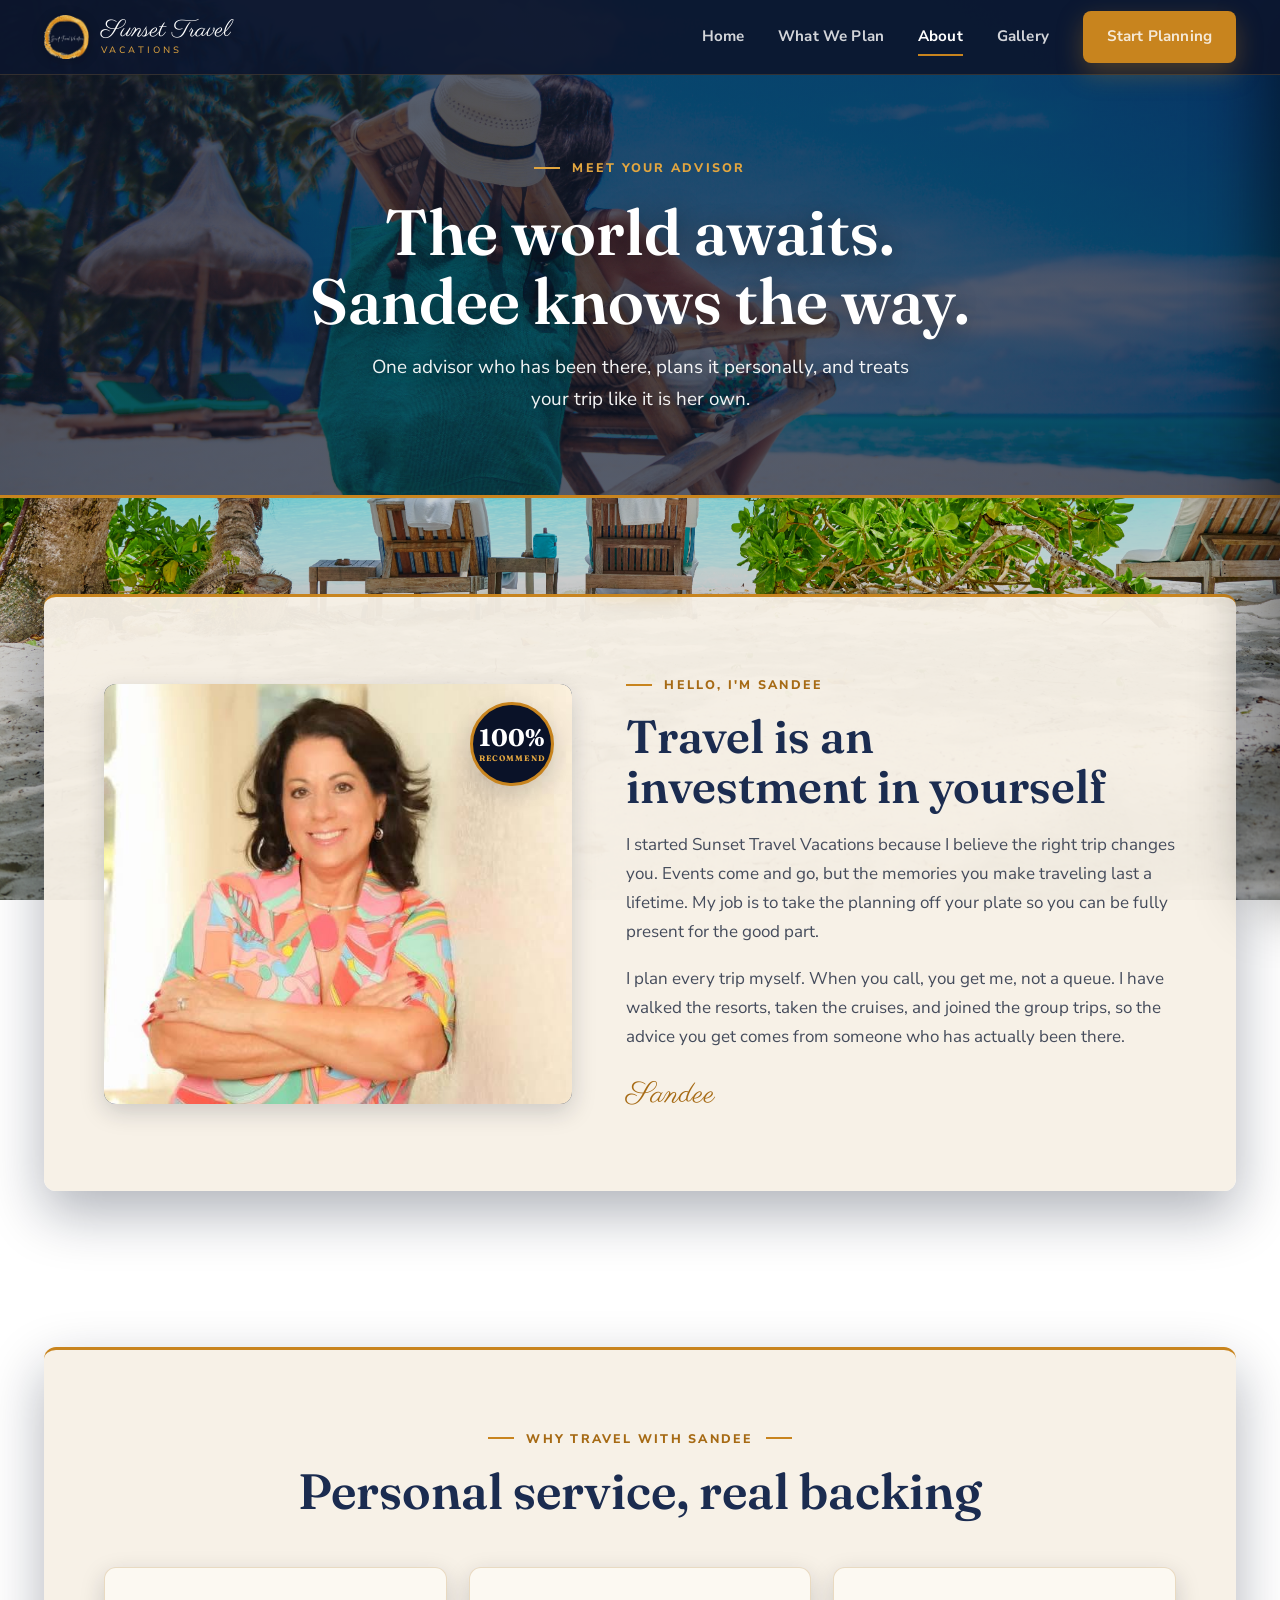
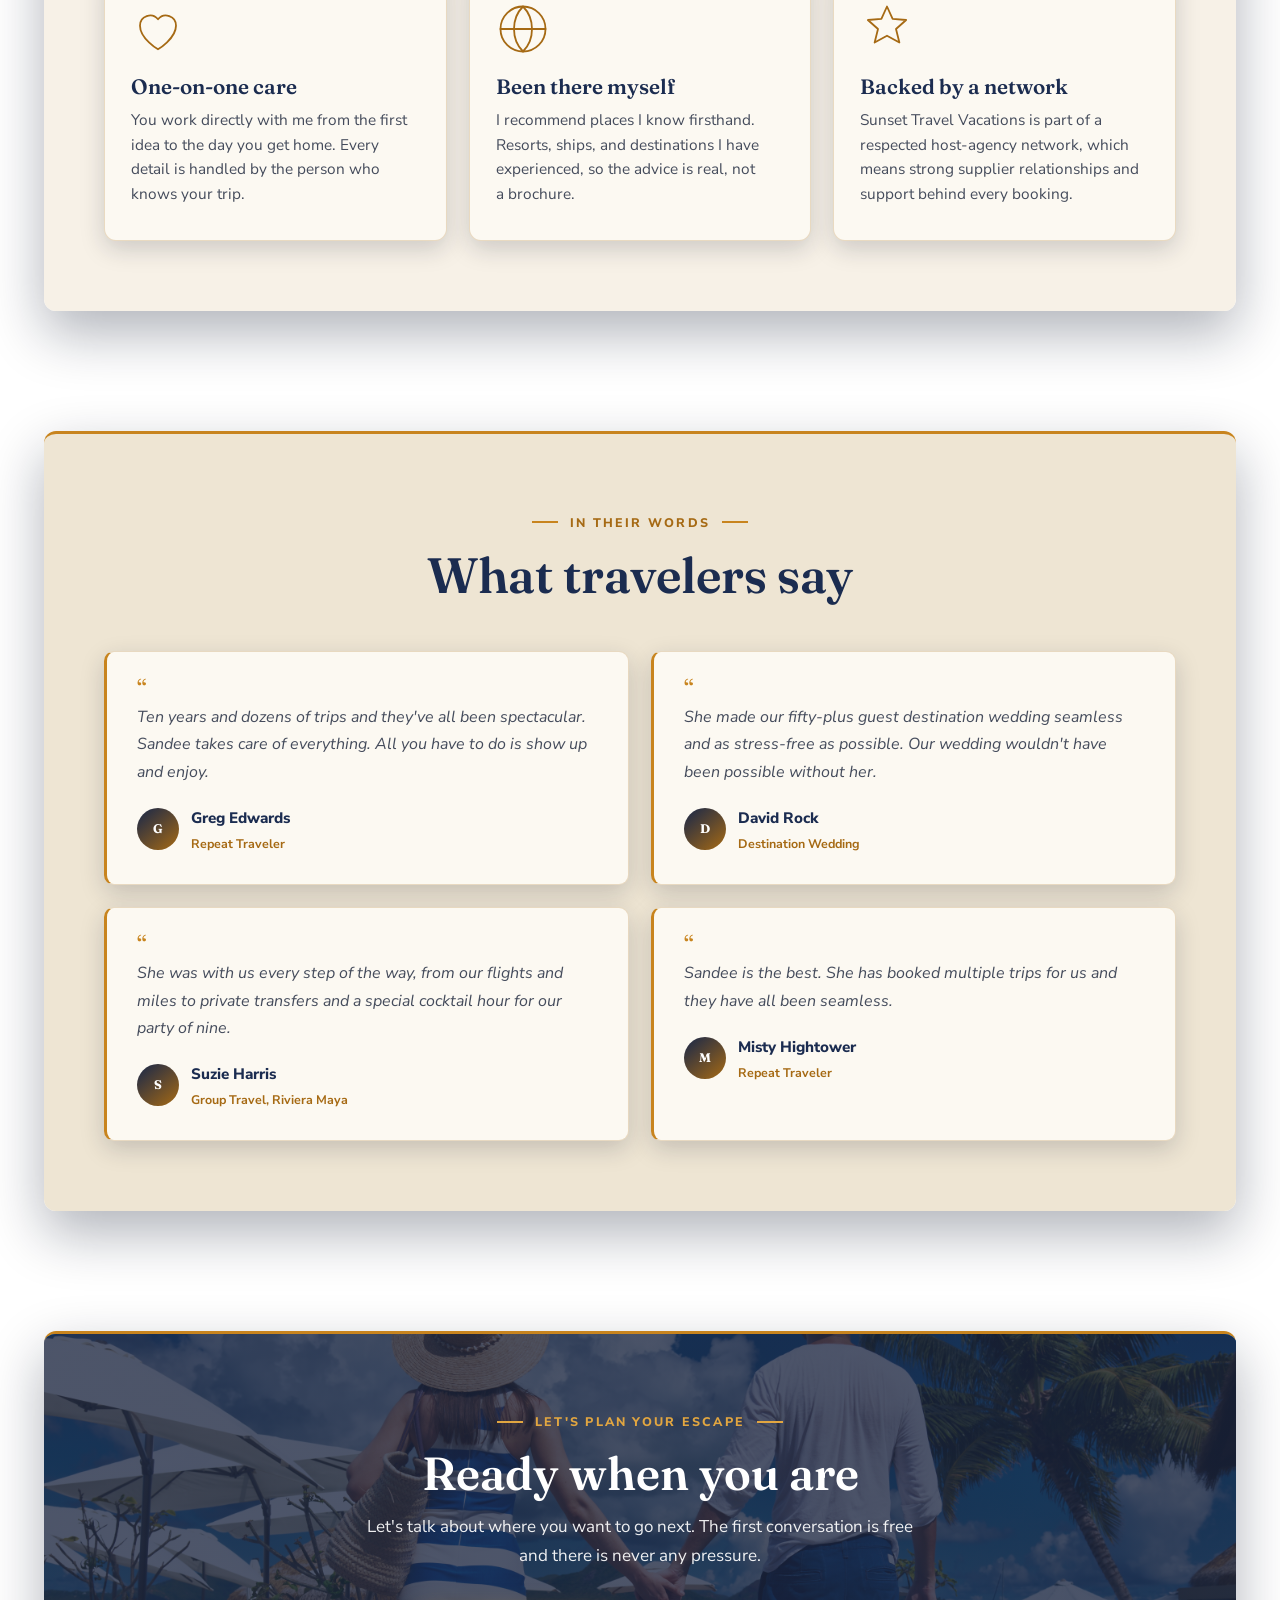
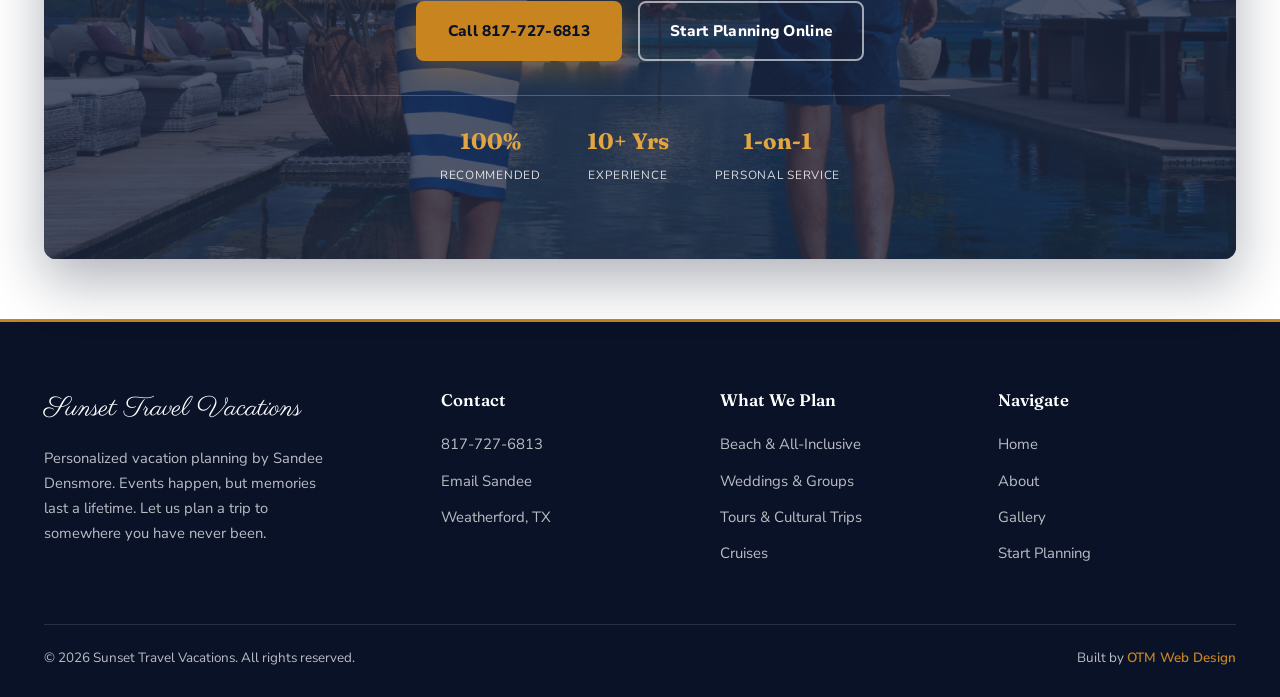
==== about.html @ e92661ad "1st push" ====
<!DOCTYPE html>
<html lang="en">
<head>
<meta charset="UTF-8">
<meta name="viewport" content="width=device-width, initial-scale=1.0">
<title>About Sandee | Sunset Travel Vacations</title>
<meta name="description" content="Meet Sandee Densmore of Sunset Travel Vacations, a travel advisor who plans every trip personally, backed by a national host-agency network.">
<link rel="preconnect" href="https://fonts.googleapis.com">
<link rel="preconnect" href="https://fonts.gstatic.com" crossorigin>
<link href="https://fonts.googleapis.com/css2?family=Fraunces:opsz,wght@9..144,400;9..144,500;9..144,600;9..144,700&family=Nunito+Sans:wght@400;600;700;800&family=Parisienne&display=swap" rel="stylesheet">
<link rel="stylesheet" href="styles.css">
</head>
<body data-page="about">

<nav class="nav">
  <div class="nav-inner">
    <a href="index.html" class="brand">
      <img src="assets/logo.png" alt="Sunset Travel Vacations" class="brand-logo">
      <span class="brand-text"><span class="brand-mark">Sunset Travel</span><span class="brand-sub">Vacations</span></span>
    </a>
    <div class="nav-links">
      <a href="index.html" data-nav="home">Home</a>
      <a href="services.html" data-nav="services">What We Plan</a>
      <a href="about.html" data-nav="about">About</a>
      <a href="index.html#gallery">Gallery</a>
      <a href="book.html" class="btn btn-gold nav-cta">Start Planning</a>
    </div>
    <button class="hamburger" aria-label="Open menu" aria-expanded="false"><span></span><span></span><span></span></button>
  </div>
</nav>
<div class="nav-backdrop"></div>
<aside class="mobile-panel" aria-hidden="true">
  <a href="index.html">Home</a>
  <a href="services.html">What We Plan</a>
  <a href="about.html">About</a>
  <a href="index.html#gallery">Gallery</a>
  <a href="book.html" class="btn btn-gold">Start Planning</a>
</aside>

<header class="hero hero--page hero--about">
  <div class="container hero-content">
    <span class="eyebrow hero-eyebrow" style="justify-content:center;">Meet Your Advisor</span>
    <h1>The world awaits. Sandee knows the way.</h1>
    <p class="lede">One advisor who has been there, plans it personally, and treats your trip like it is her own.</p>
  </div>
</header>

<!-- STORY -->
<section class="section">
  <div class="container">
    <div class="frame has-tab intro-grid">
      <div class="intro-photo">
        <img src="assets/sandee-main.jpg" alt="Sandee Densmore, owner of Sunset Travel Vacations">
        <div class="intro-badge"><b>100%</b><span>Recommend</span></div>
      </div>
      <div class="intro-copy">
        <span class="eyebrow">Hello, I'm Sandee</span>
        <h2>Travel is an investment in yourself</h2>
        <p>I started Sunset Travel Vacations because I believe the right trip changes you. Events come and go, but the memories you make traveling last a lifetime. My job is to take the planning off your plate so you can be fully present for the good part.</p>
        <p>I plan every trip myself. When you call, you get me, not a queue. I have walked the resorts, taken the cruises, and joined the group trips, so the advice you get comes from someone who has actually been there.</p>
        <div class="sig">Sandee</div>
      </div>
    </div>
  </div>
</section>

<!-- WHY WORK WITH ME -->
<section class="section tight">
  <div class="container">
    <div class="frame">
      <div class="section-head">
        <span class="eyebrow center">Why Travel With Sandee</span>
        <h2>Personal service, real backing</h2>
      </div>
      <div class="card-grid cols-3">
        <div class="icard">
          <div class="icn"><svg viewBox="0 0 48 48"><path d="M24 42s-16-9.5-16-21a9 9 0 0 1 16-5.7A9 9 0 0 1 40 21c0 11.5-16 21-16 21z"/></svg></div>
          <h3>One-on-one care</h3>
          <p>You work directly with me from the first idea to the day you get home. Every detail is handled by the person who knows your trip.</p>
        </div>
        <div class="icard">
          <div class="icn"><svg viewBox="0 0 48 48"><circle cx="24" cy="24" r="20"/><path d="M4 24h40M24 4c5 5 8 12 8 20s-3 15-8 20c-5-5-8-12-8-20s3-15 8-20z"/></svg></div>
          <h3>Been there myself</h3>
          <p>I recommend places I know firsthand. Resorts, ships, and destinations I have experienced, so the advice is real, not a brochure.</p>
        </div>
        <div class="icard">
          <div class="icn"><svg viewBox="0 0 48 48"><path d="M24 4l5 11 12 1-9 8 3 12-11-6-11 6 3-12-9-8 12-1z"/></svg></div>
          <h3>Backed by a network</h3>
          <p>Sunset Travel Vacations is part of a respected host-agency network, which means strong supplier relationships and support behind every booking.</p>
        </div>
      </div>
    </div>
  </div>
</section>

<!-- TESTIMONIALS -->
<section class="section tight">
  <div class="container">
    <div class="frame deep">
      <div class="section-head">
        <span class="eyebrow center">In Their Words</span>
        <h2>What travelers say</h2>
      </div>
      <div class="tcols">
        <div class="tcard"><div class="quote">&#8220;</div><p>Ten years and dozens of trips and they've all been spectacular. Sandee takes care of everything. All you have to do is show up and enjoy.</p><div class="who"><span class="av">G</span><div><b>Greg Edwards</b><span>Repeat Traveler</span></div></div></div>
        <div class="tcard"><div class="quote">&#8220;</div><p>She made our fifty-plus guest destination wedding seamless and as stress-free as possible. Our wedding wouldn't have been possible without her.</p><div class="who"><span class="av">D</span><div><b>David Rock</b><span>Destination Wedding</span></div></div></div>
        <div class="tcard"><div class="quote">&#8220;</div><p>She was with us every step of the way, from our flights and miles to private transfers and a special cocktail hour for our party of nine.</p><div class="who"><span class="av">S</span><div><b>Suzie Harris</b><span>Group Travel, Riviera Maya</span></div></div></div>
        <div class="tcard"><div class="quote">&#8220;</div><p>Sandee is the best. She has booked multiple trips for us and they have all been seamless.</p><div class="who"><span class="av">M</span><div><b>Misty Hightower</b><span>Repeat Traveler</span></div></div></div>
      </div>
    </div>
  </div>
</section>

<!-- CTA -->
<section class="section tight">
  <div class="container">
    <div class="cta-frame">
      <span class="eyebrow center">Let's Plan Your Escape</span>
      <h2>Ready when you are</h2>
      <p>Let's talk about where you want to go next. The first conversation is free and there is never any pressure.</p>
      <div class="cta-buttons">
        <a href="tel:8177276813" class="btn btn-gold">Call 817-727-6813</a>
        <a href="book.html" class="btn btn-outline">Start Planning Online</a>
      </div>
      <div class="cta-trust">
        <div><b>100%</b><span>Recommended</span></div>
        <div><b>10+ Yrs</b><span>Experience</span></div>
        <div><b>1-on-1</b><span>Personal Service</span></div>
      </div>
    </div>
  </div>
</section>

<footer class="footer">
  <div class="container">
    <div class="footer-grid">
      <div class="f-brand">
        <span class="brand-mark">Sunset Travel Vacations</span>
        <p>Personalized vacation planning by Sandee Densmore. Events happen, but memories last a lifetime. Let us plan a trip to somewhere you have never been.</p>
      </div>
      <div><h4>Contact</h4><ul><li><a href="tel:8177276813">817-727-6813</a></li><li><a href="mailto:sandee@sunsettravelvacations.com">Email Sandee</a></li><li>Weatherford, TX</li></ul></div>
      <div><h4>What We Plan</h4><ul><li><a href="services.html">Beach &amp; All-Inclusive</a></li><li><a href="services.html">Weddings &amp; Groups</a></li><li><a href="services.html">Tours &amp; Cultural Trips</a></li><li><a href="services.html">Cruises</a></li></ul></div>
      <div><h4>Navigate</h4><ul><li><a href="index.html">Home</a></li><li><a href="about.html">About</a></li><li><a href="index.html#gallery">Gallery</a></li><li><a href="book.html">Start Planning</a></li></ul></div>
    </div>
    <div class="footer-bottom">
      <span>&copy; 2026 Sunset Travel Vacations. All rights reserved.</span>
      <span class="footer-bottom-links">Built by <a href="https://otm-designs.com">OTM Web Design</a></span>
    </div>
  </div>
</footer>

<a href="tel:8177276813" class="call-bar">Tap to Call Sandee &#183; 817-727-6813</a>
<script src="script.js"></script>
</body>
</html>
---- styles.css ----
/* ============================================================
   SUNSET TRAVEL VACATIONS - OTM Web Design
   Shared stylesheet (all pages)
   Palette: navy locked background, cream warm frames, gold trim
   ============================================================ */

:root{
  --navy:#16264A;
  --navy-deep:#0F1B38;
  --navy-deepest:#0A1228;
  --gold:#C8841E;
  --gold-light:#E2A640;
  --gold-deep:#A66A14;
  --cream:#F7F1E6;
  --cream-frame:rgba(247,241,230,0.95);
  --cream-deep:rgba(238,228,210,0.96);
  --ivory:#FCF9F2;
  --ink:#1B2C50;
  --body-text:#454C5C;
  --hairline:rgba(166,106,20,0.22);
  --white:#FFFFFF;
  --shadow-soft:0 8px 24px rgba(10,18,40,0.18);
  --shadow-lift:0 22px 55px rgba(10,18,40,0.32);
  --container:1240px;
}

*{margin:0;padding:0;box-sizing:border-box;}
html{scroll-behavior:smooth;}
body{
  font-family:'Nunito Sans',sans-serif;
  font-size:17px;
  line-height:1.7;
  color:var(--body-text);
  position:relative;
  min-height:100vh;
  overflow-x:hidden;
}

/* Locked body background. Real image covers the gradient when present;
   gradient shows as a graceful fallback if assets/body-bg.jpg is missing. */
body::before{
  content:"";
  position:fixed;
  inset:0;
  z-index:-1;
  background:
    url('assets/body-bg.jpg') center/cover no-repeat,
    radial-gradient(115% 75% at 78% 12%, rgba(226,166,64,0.18), transparent 52%),
    linear-gradient(162deg,#0A1228 0%,#14254A 44%,#1C3158 72%,#243A63 100%);
  filter:brightness(0.82);
}

h1,h2,h3{font-family:'Fraunces',serif;color:var(--ink);line-height:1.08;text-wrap:balance;font-weight:600;}
p{text-wrap:pretty;}
a{text-decoration:none;color:inherit;}
img{max-width:100%;display:block;}

.container{max-width:var(--container);margin:0 auto;padding:0 24px;}

.eyebrow{
  font-family:'Nunito Sans',sans-serif;
  font-size:0.78rem;font-weight:800;letter-spacing:0.18em;
  text-transform:uppercase;color:var(--gold-deep);
  display:inline-flex;align-items:center;gap:12px;
}
.eyebrow::before{content:"";width:26px;height:2px;background:var(--gold);display:inline-block;}
.eyebrow.center{justify-content:center;}
.eyebrow.center::after{content:"";width:26px;height:2px;background:var(--gold);display:inline-block;}

/* ---------- BUTTONS ---------- */
.btn{
  display:inline-flex;align-items:center;justify-content:center;gap:9px;
  font-family:'Nunito Sans',sans-serif;font-weight:800;font-size:0.96rem;letter-spacing:0.02em;
  padding:15px 30px;border-radius:8px;cursor:pointer;border:2px solid transparent;
  transition:transform .25s ease,box-shadow .25s ease,background .25s ease,color .25s ease;
}
.btn-gold{background:var(--gold);color:var(--navy-deepest);box-shadow:0 10px 26px rgba(200,132,30,0.34);}
.btn-gold:hover{background:var(--gold-light);transform:translateY(-3px);box-shadow:0 16px 34px rgba(200,132,30,0.42);}
.btn-outline{background:transparent;color:var(--white);border-color:rgba(255,255,255,0.6);}
.btn-outline:hover{border-color:var(--gold);color:var(--gold-light);transform:translateY(-3px);}
.btn-ghost-gold{background:transparent;color:var(--gold-deep);border-color:var(--gold);}
.btn-ghost-gold:hover{background:var(--gold);color:var(--navy-deepest);transform:translateY(-3px);}

/* ---------- NAV ---------- */
.nav{position:fixed;top:0;left:0;right:0;z-index:120;background:rgba(12,22,46,0.92);border-bottom:1px solid rgba(226,166,64,0.18);}
.nav-inner{max-width:var(--container);margin:0 auto;padding:0 24px;height:74px;display:flex;align-items:center;justify-content:space-between;}
.brand{display:flex;align-items:center;gap:12px;}
.brand-logo{height:44px;width:auto;filter:drop-shadow(0 2px 6px rgba(0,0,0,0.35));transition:transform .25s ease;}
.brand:hover .brand-logo{transform:scale(1.04);}
.brand-text{display:flex;flex-direction:column;line-height:1;}
.brand-mark{font-family:'Parisienne',cursive;font-size:1.5rem;color:var(--white);}
.brand-sub{font-family:'Nunito Sans',sans-serif;font-size:0.58rem;letter-spacing:0.34em;text-transform:uppercase;color:var(--gold-light);margin-top:3px;}
.nav-links{display:flex;align-items:center;gap:34px;}
.nav-links a{font-weight:700;font-size:0.95rem;color:rgba(255,255,255,0.82);letter-spacing:0.01em;transition:color .2s ease;position:relative;}
.nav-links a:not(.nav-cta)::after{content:"";position:absolute;left:0;bottom:-6px;width:0;height:2px;background:var(--gold);transition:width .25s ease;}
.nav-links a:not(.nav-cta):hover,.nav-links a.is-active{color:var(--white);}
.nav-links a:not(.nav-cta):hover::after,.nav-links a.is-active::after{width:100%;}
.nav-cta{padding:11px 22px;font-size:0.9rem;}

.hamburger{display:none;width:48px;height:48px;position:relative;background:transparent;border:none;cursor:pointer;margin-left:auto;}
.hamburger span{position:absolute;left:11px;width:26px;height:2.5px;background:var(--gold);border-radius:2px;transition:transform .3s cubic-bezier(.5,0,.2,1),opacity .3s cubic-bezier(.5,0,.2,1);}
.hamburger span:nth-child(1){top:16px;}
.hamburger span:nth-child(2){top:22.75px;}
.hamburger span:nth-child(3){top:29.5px;}
body.nav-open .hamburger span:nth-child(1){transform:translateY(6.75px) rotate(45deg);}
body.nav-open .hamburger span:nth-child(2){opacity:0;}
body.nav-open .hamburger span:nth-child(3){transform:translateY(-6.75px) rotate(-45deg);}

.nav-backdrop{position:fixed;inset:0;z-index:100;background:rgba(8,14,30,0.55);backdrop-filter:blur(2px);opacity:0;pointer-events:none;transition:opacity .35s ease;}
body.nav-open .nav-backdrop{opacity:1;pointer-events:auto;}
.mobile-panel{
  position:fixed;top:0;right:0;bottom:0;z-index:110;width:min(78vw,360px);
  background:linear-gradient(165deg,var(--navy-deepest) 0%,var(--navy-deep) 60%,var(--navy) 100%);
  border-left:3px solid var(--gold);box-shadow:-20px 0 60px rgba(0,0,0,0.45);
  padding:96px 32px 50px;transform:translateX(100%);transition:transform .4s cubic-bezier(.5,0,.2,1);
  display:flex;flex-direction:column;
}
body.nav-open .mobile-panel{transform:translateX(0);}
.mobile-panel a{font-family:'Fraunces',serif;font-size:1.5rem;font-weight:500;color:rgba(255,255,255,0.9);letter-spacing:0.02em;padding:18px 0;border-bottom:1px solid rgba(226,166,64,0.18);transition:color .25s ease,padding-left .25s ease;}
.mobile-panel a:hover{color:var(--gold-light);padding-left:10px;}
.mobile-panel .btn{margin-top:28px;width:100%;border-bottom:none;}

/* ---------- HERO (landing) ---------- */
.hero{
  position:relative;min-height:90vh;display:flex;align-items:center;padding:120px 0 90px;overflow:hidden;
  background:
    linear-gradient(180deg,rgba(11,20,42,0.72) 0%,rgba(11,20,42,0.32) 42%,rgba(11,20,42,0.66) 100%),
    url('assets/hero-main.jpg') center/cover no-repeat,
    linear-gradient(178deg,#33547f,#5d7ba2 22%,#c98f55 48%,#2d6e89 62%,#dcc7a2 100%);
}
.hero-content{position:relative;z-index:1;max-width:660px;}
.hero .hero-eyebrow{color:var(--gold-light);margin-bottom:18px;}
.hero .hero-eyebrow::before{background:var(--gold-light);}
.hero-script{font-family:'Parisienne',cursive;font-size:clamp(1.7rem,3.2vw,2.4rem);color:#FFE9C2;line-height:1;margin-bottom:6px;text-shadow:0 2px 18px rgba(0,0,0,0.4);}
.hero h1{font-size:clamp(2.9rem,6.4vw,4.7rem);color:var(--white);font-weight:600;margin-bottom:22px;text-shadow:0 4px 30px rgba(0,0,0,0.45);}
.hero h1 em{font-style:italic;color:#FFE3AE;}
.hero p.lede{font-size:1.18rem;color:rgba(255,255,255,0.94);max-width:540px;margin-bottom:36px;text-shadow:0 2px 14px rgba(0,0,0,0.4);}
.hero-cta{display:flex;gap:16px;flex-wrap:wrap;}

/* ---------- HERO (inner pages) ---------- */
.hero--page{
  position:relative;min-height:48vh;display:flex;align-items:center;text-align:center;
  padding:150px 0 80px;overflow:hidden;border-bottom:3px solid var(--gold);
}
.hero--page .hero-content{max-width:760px;margin:0 auto;}
.hero--page h1{font-size:clamp(2.6rem,5.4vw,4rem);color:var(--white);margin-bottom:16px;text-shadow:0 4px 26px rgba(0,0,0,0.45);}
.hero--page p.lede{margin:0 auto;}
.hero--services{background:linear-gradient(180deg,rgba(11,20,42,0.66),rgba(11,20,42,0.66)),url('assets/services-hero.jpg') center/cover no-repeat,#14254A;}
.hero--about{background:linear-gradient(180deg,rgba(11,20,42,0.66),rgba(11,20,42,0.66)),url('assets/about-hero.jpg') center/cover no-repeat,#14254A;}
.hero--book{background:linear-gradient(180deg,rgba(11,20,42,0.66),rgba(11,20,42,0.66)),url('assets/book-hero.jpg') center/cover no-repeat,#14254A;}

/* ---------- MARQUEE ---------- */
.marquee{position:relative;overflow:hidden;background:var(--navy-deepest);border-top:2px solid var(--gold);border-bottom:2px solid var(--gold);padding:18px 0;}
.marquee-track{display:flex;width:max-content;animation:scroll 40s linear infinite;}
.marquee:hover .marquee-track{animation-play-state:paused;}
.marquee-item{display:inline-flex;align-items:center;color:rgba(255,255,255,0.92);font-family:'Fraunces',serif;font-size:1.05rem;font-weight:500;letter-spacing:0.04em;padding:0 30px;white-space:nowrap;}
.marquee-item::after{content:"";width:7px;height:7px;border-radius:50%;background:var(--gold);margin-left:60px;}
@keyframes scroll{from{transform:translateX(0);}to{transform:translateX(-50%);}}

/* ---------- SECTION + FRAME ---------- */
.section{padding:96px 0;}
.section.tight{padding:60px 0;}
.frame{position:relative;background:var(--cream-frame);border-radius:12px;border-top:3px solid var(--gold);box-shadow:var(--shadow-lift);padding:70px 60px;}
.frame.deep{background:var(--cream-deep);}
/* Center accent tab for first content frame on inner pages */
.frame.has-tab{position:relative;}
.frame.has-tab::after{content:"";position:absolute;top:-3px;left:50%;transform:translateX(-50%);width:90px;height:3px;background:var(--gold);border-radius:0 0 3px 3px;box-shadow:0 0 12px rgba(226,166,64,0.6);}

.section-head{text-align:center;max-width:700px;margin:0 auto 48px;}
.section-head h2{font-size:clamp(2.1rem,4vw,3.1rem);margin:16px 0 14px;}
.section-head p{color:var(--body-text);}

/* ---------- INTRO GRID ---------- */
.intro-grid{display:grid;grid-template-columns:0.92fr 1.08fr;gap:54px;align-items:center;}
.intro-photo{position:relative;border-radius:12px;overflow:hidden;box-shadow:var(--shadow-soft);background:#1d3358;min-height:420px;}
.intro-photo img{width:100%;height:100%;object-fit:cover;position:absolute;inset:0;}
.intro-badge{position:absolute;top:18px;right:18px;width:84px;height:84px;border-radius:50%;background:var(--navy-deepest);border:3px solid var(--gold);color:var(--gold-light);display:flex;flex-direction:column;align-items:center;justify-content:center;text-align:center;font-family:'Fraunces',serif;font-weight:700;line-height:1;box-shadow:var(--shadow-soft);z-index:2;}
.intro-badge b{font-size:1.5rem;color:var(--white);}
.intro-badge span{font-size:0.5rem;letter-spacing:0.14em;text-transform:uppercase;margin-top:4px;}
.intro-copy h2{font-size:clamp(2rem,3.6vw,2.9rem);margin:16px 0 20px;}
.intro-copy p{margin-bottom:18px;}
.intro-copy .btn{margin-top:10px;}
.sig{font-family:'Parisienne',cursive;font-size:1.9rem;color:var(--gold-deep);margin-top:8px;}

/* ---------- CARD GRID (services / values) ---------- */
.card-grid{display:grid;grid-template-columns:repeat(4,1fr);gap:22px;}
.card-grid.cols-3{grid-template-columns:repeat(3,1fr);}
.icard{background:var(--ivory);border:1px solid var(--hairline);border-radius:12px;padding:34px 26px;box-shadow:var(--shadow-soft);transition:transform .25s ease,box-shadow .25s ease,border-color .25s ease;}
.icard:hover{transform:translateY(-5px);box-shadow:var(--shadow-lift);border-color:var(--gold);}
.icard .icn{width:54px;height:54px;margin-bottom:20px;color:var(--gold-deep);}
.icard .icn svg{width:100%;height:100%;stroke:currentColor;stroke-width:1.6;fill:none;stroke-linecap:round;stroke-linejoin:round;}
.icard h3{font-size:1.3rem;margin-bottom:10px;}
.icard p{font-size:0.96rem;line-height:1.6;}

/* ---------- FEATURE ROWS (services page) ---------- */
.feature{display:grid;grid-template-columns:1fr 1fr;gap:48px;align-items:center;}
.feature + .feature{margin-top:34px;}
.feature .f-img{position:relative;border-radius:12px;overflow:hidden;min-height:340px;background:#1d3358;box-shadow:var(--shadow-soft);}
.feature .f-img img{position:absolute;inset:0;width:100%;height:100%;object-fit:cover;}
.feature.flip .f-img{order:2;}
.feature h3{font-size:clamp(1.7rem,3vw,2.3rem);margin-bottom:14px;}
.feature p{margin-bottom:14px;}
.feature ul{list-style:none;margin-top:6px;}
.feature ul li{position:relative;padding-left:26px;margin-bottom:9px;font-size:0.98rem;}
.feature ul li::before{content:"";position:absolute;left:0;top:9px;width:11px;height:11px;border-radius:50%;border:2px solid var(--gold);}

/* ---------- STATS ---------- */
.stats-frame{display:grid;grid-template-columns:repeat(4,1fr);gap:30px;text-align:center;}
.stat{position:relative;}
.stat b{display:block;font-family:'Fraunces',serif;font-size:clamp(2.4rem,4.5vw,3.4rem);color:var(--ink);font-weight:600;line-height:1;}
.stat span{display:block;margin-top:10px;font-size:0.86rem;font-weight:700;letter-spacing:0.05em;text-transform:uppercase;color:var(--gold-deep);}
.stat:not(:last-child)::after{content:"";position:absolute;right:-15px;top:14%;height:72%;width:1px;background:var(--hairline);}

/* ---------- STEPS ---------- */
.steps-grid{display:grid;grid-template-columns:repeat(3,1fr);gap:24px;}
.step{background:var(--ivory);border:1px solid var(--hairline);border-radius:12px;padding:34px 28px;box-shadow:var(--shadow-soft);}
.step .num{font-family:'Fraunces',serif;font-size:2.4rem;color:var(--gold);font-weight:700;line-height:1;display:block;margin-bottom:14px;}
.step h3{font-size:1.25rem;margin-bottom:9px;}
.step p{font-size:0.96rem;line-height:1.6;}

/* ---------- GALLERY CAROUSEL ---------- */
.car-viewport{position:relative;overflow:hidden;padding:32px 0;}
.car-track{--slide-w:60%;--prev-x:-150%;--next-x:50%;--track-h:33.75%;position:relative;width:100%;padding-bottom:var(--track-h);}
.car-slide{position:absolute;top:0;left:50%;width:var(--slide-w);aspect-ratio:16/9;border-radius:12px;overflow:hidden;transform:translateX(150%) scale(0.82);opacity:0;pointer-events:none;z-index:1;transition:transform .65s cubic-bezier(.5,.05,.2,1),opacity .5s ease,box-shadow .65s ease;background-color:#1d3358;background-size:cover;background-position:center;background-repeat:no-repeat;color:#fff;}
.car-slide.is-far-left{transform:translateX(-250%) scale(0.82);opacity:0;pointer-events:none;z-index:1;}
.car-slide.is-prev{transform:translateX(var(--prev-x)) scale(0.82);opacity:0.7;pointer-events:auto;z-index:2;cursor:pointer;box-shadow:0 8px 20px rgba(0,0,0,0.22);}
.car-slide.is-active{transform:translateX(-50%) scale(1);opacity:1;pointer-events:auto;z-index:3;box-shadow:0 0 0 4px var(--gold),0 26px 60px rgba(0,0,0,0.48);}
.car-slide.is-next{transform:translateX(var(--next-x)) scale(0.82);opacity:0.7;pointer-events:auto;z-index:2;cursor:pointer;box-shadow:0 8px 20px rgba(0,0,0,0.22);}
.car-slide.is-far-right{transform:translateX(150%) scale(0.82);opacity:0;pointer-events:none;z-index:1;}
.car-cap{position:absolute;left:0;right:0;bottom:0;padding:42px 22px 16px;font-size:0.82rem;font-weight:700;letter-spacing:0.03em;background:linear-gradient(180deg,transparent,rgba(11,20,42,0.78));}
.car-controls{display:flex;align-items:center;justify-content:center;gap:18px;margin-top:14px;}
.car-btn{width:44px;height:44px;border-radius:50%;border:1px solid var(--hairline);background:var(--ivory);color:var(--gold-deep);font-size:1.2rem;cursor:pointer;display:flex;align-items:center;justify-content:center;transition:background .2s ease,color .2s ease,transform .2s ease;}
.car-btn:hover{background:var(--gold);color:var(--navy-deepest);transform:translateY(-2px);}
.car-dots{display:flex;gap:9px;}
.car-dot{width:9px;height:9px;border-radius:50%;background:var(--hairline);border:none;cursor:pointer;transition:transform .2s ease,background .2s ease;}
.car-dot.is-active{background:var(--gold);transform:scale(1.35);}

/* ---------- TESTIMONIALS ---------- */
.tcols{display:grid;grid-template-columns:repeat(2,1fr);gap:22px;}
.tcard{background:var(--ivory);border:1px solid var(--hairline);border-left:3px solid var(--gold);border-radius:10px;padding:30px;box-shadow:var(--shadow-soft);}
.tcard .quote{font-size:1.5rem;color:var(--gold);font-family:'Fraunces',serif;line-height:0.6;}
.tcard p{font-size:1rem;color:var(--body-text);margin:8px 0 18px;font-style:italic;}
.tcard .who{display:flex;align-items:center;gap:12px;}
.tcard .who .av{width:42px;height:42px;border-radius:50%;background:linear-gradient(140deg,var(--navy),var(--gold-deep));color:#fff;display:flex;align-items:center;justify-content:center;font-family:'Fraunces',serif;font-weight:700;flex:none;}
.tcard .who b{font-family:'Nunito Sans',sans-serif;color:var(--ink);font-size:0.95rem;font-weight:800;}
.tcard .who span{display:block;font-size:0.78rem;color:var(--gold-deep);font-weight:700;}

/* ---------- CTA STRIP ---------- */
.cta-frame{position:relative;border-radius:12px;overflow:hidden;border-top:3px solid var(--gold);box-shadow:var(--shadow-lift);padding:70px 60px;text-align:center;color:var(--white);}
.cta-frame::before{content:"";position:absolute;inset:0;z-index:0;background:linear-gradient(rgba(28,38,64,0.78),rgba(28,38,64,0.78)),url('assets/cta-bg.jpg') center/cover no-repeat,linear-gradient(160deg,#1d3358,#2c4a78 55%,#c98f55);}
.cta-frame>*{position:relative;z-index:1;}
.cta-frame .eyebrow{color:var(--gold-light);}
.cta-frame .eyebrow::before,.cta-frame .eyebrow::after{background:var(--gold-light);}
.cta-frame h2{color:var(--white);font-size:clamp(2rem,3.8vw,2.9rem);margin:16px 0 14px;}
.cta-frame p{color:rgba(255,255,255,0.92);max-width:560px;margin:0 auto 30px;}
.cta-buttons{display:flex;gap:16px;justify-content:center;flex-wrap:wrap;margin-bottom:34px;}
.cta-trust{display:flex;justify-content:center;gap:46px;flex-wrap:wrap;border-top:1px solid rgba(255,255,255,0.22);padding-top:26px;max-width:620px;margin:0 auto;}
.cta-trust div{text-align:center;}
.cta-trust b{display:block;font-family:'Fraunces',serif;font-size:1.4rem;color:var(--gold-light);}
.cta-trust span{font-size:0.74rem;letter-spacing:0.06em;text-transform:uppercase;color:rgba(255,255,255,0.82);}

/* ---------- BOOK PAGE ---------- */
.book-grid{display:grid;grid-template-columns:1.5fr 1fr;gap:28px;align-items:start;}
.form-shell{position:relative;background:var(--cream-frame);border-radius:12px;border-top:3px solid var(--gold);box-shadow:var(--shadow-lift);padding:50px 48px;}
.contact-aside{background:var(--cream-deep);border-radius:12px;border-top:3px solid var(--gold);box-shadow:var(--shadow-lift);padding:44px 38px;}
.contact-aside h3{font-size:1.4rem;margin-bottom:20px;}
.contact-row{display:flex;gap:14px;align-items:flex-start;margin-bottom:22px;}
.contact-row .ci{width:40px;height:40px;border-radius:9px;background:var(--navy);color:var(--gold-light);display:flex;align-items:center;justify-content:center;flex:none;}
.contact-row .ci svg{width:20px;height:20px;stroke:currentColor;stroke-width:1.7;fill:none;stroke-linecap:round;stroke-linejoin:round;}
.contact-row b{display:block;color:var(--ink);font-size:0.95rem;}
.contact-row a,.contact-row span{font-size:0.95rem;color:var(--body-text);}
.contact-row a:hover{color:var(--gold-deep);}
.field{margin-bottom:20px;}
.field label{display:block;font-weight:700;font-size:0.88rem;color:var(--ink);margin-bottom:7px;letter-spacing:0.01em;}
.field input,.field select,.field textarea{width:100%;font-family:'Nunito Sans',sans-serif;font-size:1rem;color:var(--ink);background:var(--white);border:1px solid var(--hairline);border-radius:8px;padding:13px 15px;transition:border-color .2s ease,box-shadow .2s ease;}
.field input:focus,.field select:focus,.field textarea:focus{outline:none;border-color:var(--gold);box-shadow:0 0 0 3px rgba(226,166,64,0.22);}
.field textarea{resize:vertical;min-height:120px;}
.field-row{display:grid;grid-template-columns:1fr 1fr;gap:20px;}
.form-shell .btn{width:100%;margin-top:8px;}
.form-note{font-size:0.82rem;color:var(--body-text);margin-top:14px;text-align:center;}

/* ---------- THANK YOU ---------- */
.ty-wrap{min-height:70vh;display:flex;align-items:center;justify-content:center;padding:140px 0 90px;}
.ty-card{text-align:center;max-width:620px;margin:0 auto;}
.ty-card .ty-ring{width:84px;height:84px;border-radius:50%;border:3px solid var(--gold);display:flex;align-items:center;justify-content:center;margin:0 auto 26px;color:var(--gold);font-size:2.2rem;}
.ty-card h1{font-size:clamp(2.4rem,5vw,3.4rem);margin-bottom:16px;}
.ty-card p{color:var(--body-text);margin-bottom:14px;}
.ty-card .btn{margin-top:18px;}

/* ---------- FOOTER ---------- */
.footer{background:var(--navy-deepest);color:rgba(255,255,255,0.72);padding:64px 0 28px;border-top:3px solid var(--gold);}
.footer-grid{display:grid;grid-template-columns:1.5fr 1fr 1fr 1fr;gap:40px;}
.footer h4{font-family:'Fraunces',serif;color:var(--white);font-size:1.05rem;margin-bottom:18px;font-weight:600;}
.footer .f-brand .brand-mark{font-size:1.7rem;color:var(--white);}
.footer .f-brand p{font-size:0.92rem;margin-top:14px;max-width:280px;}
.footer ul{list-style:none;}
.footer ul li{margin-bottom:11px;font-size:0.93rem;}
.footer ul li a:hover{color:var(--gold-light);}
.footer-bottom{border-top:1px solid rgba(255,255,255,0.12);margin-top:46px;padding-top:22px;display:flex;justify-content:space-between;align-items:center;flex-wrap:wrap;gap:14px;font-size:0.84rem;}
.footer-bottom-links a[href*="otm-designs"]{color:var(--gold);font-weight:600;}
.footer-bottom-links a[href*="otm-designs"]:hover{color:var(--gold-light);}

/* ---------- MOBILE CALL BAR ---------- */
.call-bar{display:none;position:fixed;left:0;right:0;bottom:0;z-index:90;background:var(--gold);color:var(--navy-deepest);text-align:center;font-weight:800;padding:14px;letter-spacing:0.03em;box-shadow:0 -6px 20px rgba(0,0,0,0.3);}

/* ---------- RESPONSIVE ---------- */
@media(max-width:1100px){
  .car-track{--slide-w:72%;--prev-x:-135%;--next-x:35%;--track-h:40.5%;}
  .card-grid{grid-template-columns:repeat(2,1fr);}
}
@media(max-width:900px){
  .nav-links{display:none;}
  .hamburger{display:block;}
  .frame{padding:50px 36px;}
  .cta-frame{padding:54px 36px;}
  .form-shell{padding:40px 30px;}
  .intro-grid{grid-template-columns:1fr;gap:34px;}
  .feature{grid-template-columns:1fr;gap:26px;}
  .feature.flip .f-img{order:0;}
  .steps-grid{grid-template-columns:1fr;}
  .stats-frame{grid-template-columns:repeat(2,1fr);gap:34px 20px;}
  .stat:not(:last-child)::after{display:none;}
  .tcols{grid-template-columns:1fr;}
  .book-grid{grid-template-columns:1fr;}
  .footer-grid{grid-template-columns:1fr 1fr;gap:34px;}
  .call-bar{display:block;}
  .car-track{--slide-w:82%;--prev-x:-125%;--next-x:25%;--track-h:46.125%;}
  body{padding-bottom:52px;}
}
@media(max-width:560px){
  .section{padding:64px 0;}
  .frame{padding:36px 22px;}
  .container{padding:0 18px;}
  .card-grid,.card-grid.cols-3{grid-template-columns:1fr;}
  .field-row{grid-template-columns:1fr;}
  .footer-grid{grid-template-columns:1fr;}
  .car-track{--slide-w:92%;--track-h:51.75%;}
  .car-slide.is-prev,.car-slide.is-next{opacity:0;}
  .cta-trust{gap:28px;}
}
@media(prefers-reduced-motion:reduce){
  .marquee-track{animation:none;}
  *{scroll-behavior:auto;}
}
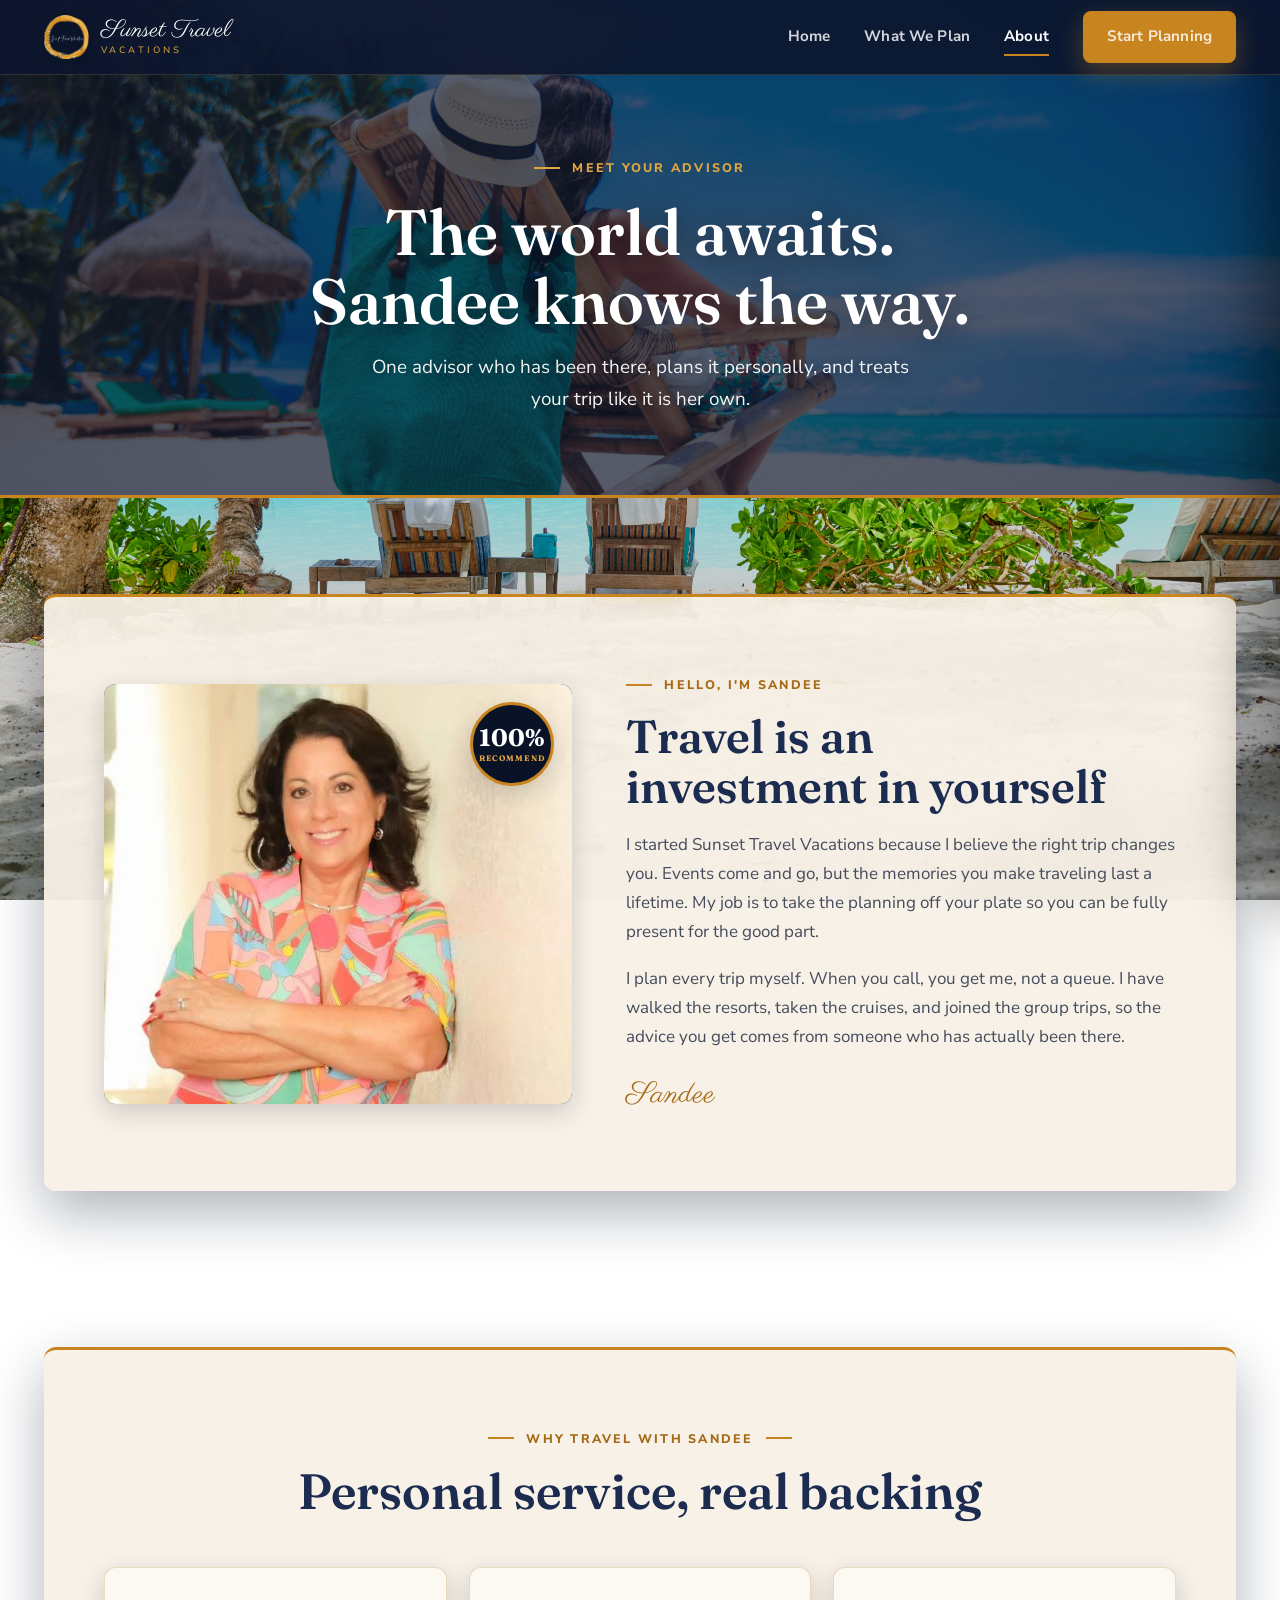
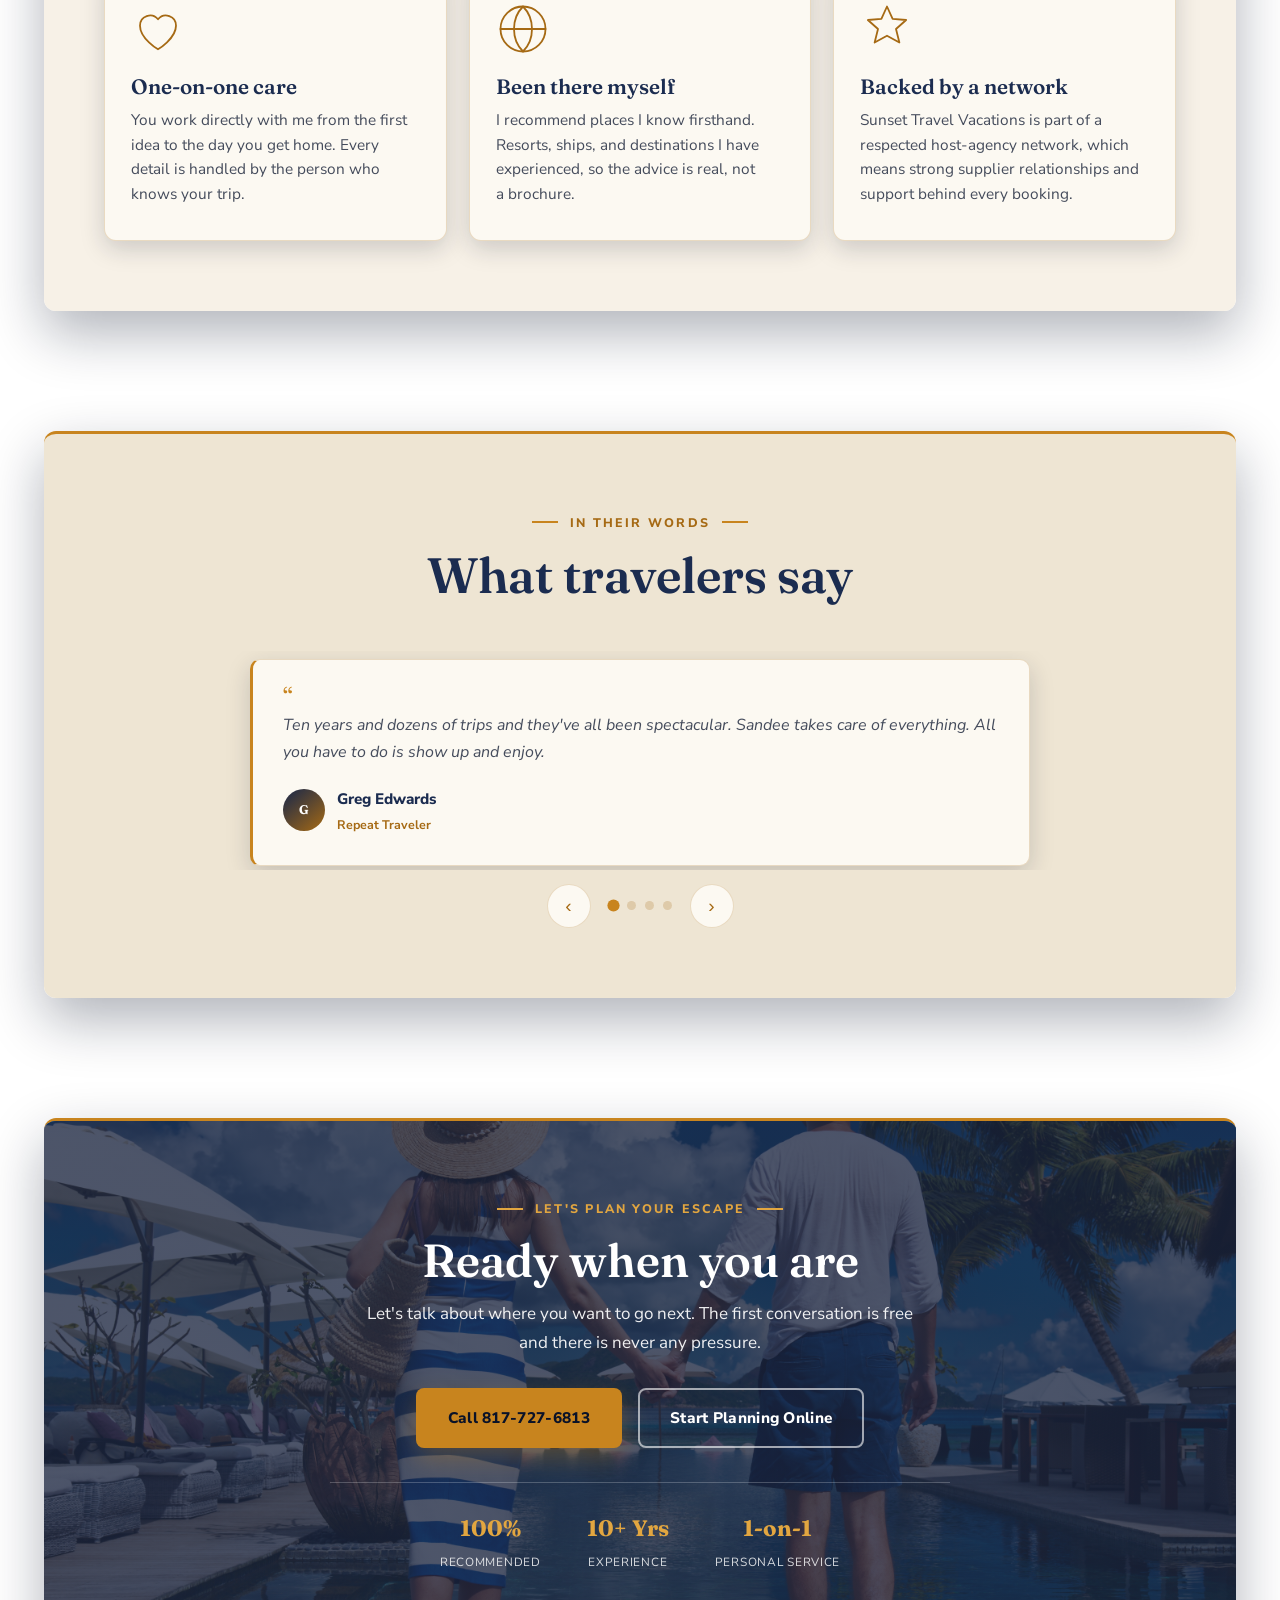
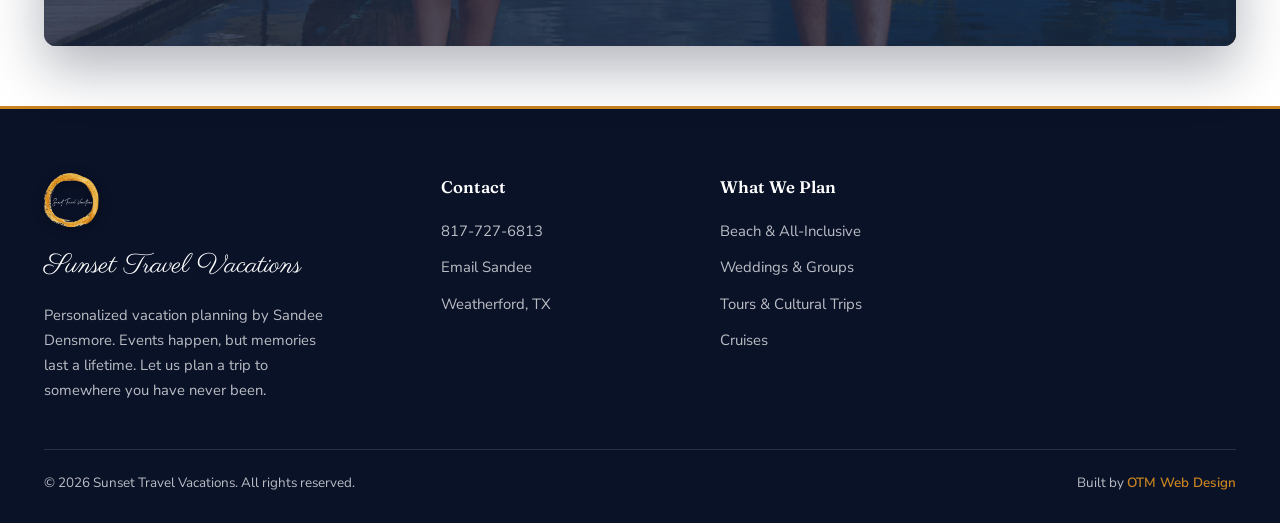
==== commit 7b675a34: "update" ====
--- a/about.html
+++ b/about.html
@@ -22,7 +22,6 @@
       <a href="index.html" data-nav="home">Home</a>
       <a href="services.html" data-nav="services">What We Plan</a>
       <a href="about.html" data-nav="about">About</a>
-      <a href="index.html#gallery">Gallery</a>
       <a href="book.html" class="btn btn-gold nav-cta">Start Planning</a>
     </div>
     <button class="hamburger" aria-label="Open menu" aria-expanded="false"><span></span><span></span><span></span></button>
@@ -33,7 +32,6 @@
   <a href="index.html">Home</a>
   <a href="services.html">What We Plan</a>
   <a href="about.html">About</a>
-  <a href="index.html#gallery">Gallery</a>
   <a href="book.html" class="btn btn-gold">Start Planning</a>
 </aside>
 
@@ -101,11 +99,20 @@
         <span class="eyebrow center">In Their Words</span>
         <h2>What travelers say</h2>
       </div>
-      <div class="tcols">
-        <div class="tcard"><div class="quote">&#8220;</div><p>Ten years and dozens of trips and they've all been spectacular. Sandee takes care of everything. All you have to do is show up and enjoy.</p><div class="who"><span class="av">G</span><div><b>Greg Edwards</b><span>Repeat Traveler</span></div></div></div>
-        <div class="tcard"><div class="quote">&#8220;</div><p>She made our fifty-plus guest destination wedding seamless and as stress-free as possible. Our wedding wouldn't have been possible without her.</p><div class="who"><span class="av">D</span><div><b>David Rock</b><span>Destination Wedding</span></div></div></div>
-        <div class="tcard"><div class="quote">&#8220;</div><p>She was with us every step of the way, from our flights and miles to private transfers and a special cocktail hour for our party of nine.</p><div class="who"><span class="av">S</span><div><b>Suzie Harris</b><span>Group Travel, Riviera Maya</span></div></div></div>
-        <div class="tcard"><div class="quote">&#8220;</div><p>Sandee is the best. She has booked multiple trips for us and they have all been seamless.</p><div class="who"><span class="av">M</span><div><b>Misty Hightower</b><span>Repeat Traveler</span></div></div></div>
+      <div class="tcar">
+        <div class="tcar-viewport">
+          <div class="tcar-track">
+            <div class="tcar-slide"><div class="tcard"><div class="quote">&#8220;</div><p>Ten years and dozens of trips and they've all been spectacular. Sandee takes care of everything. All you have to do is show up and enjoy.</p><div class="who"><span class="av">G</span><div><b>Greg Edwards</b><span>Repeat Traveler</span></div></div></div></div>
+            <div class="tcar-slide"><div class="tcard"><div class="quote">&#8220;</div><p>She made our fifty-plus guest destination wedding seamless and as stress-free as possible. Our wedding wouldn't have been possible without her.</p><div class="who"><span class="av">D</span><div><b>David Rock</b><span>Destination Wedding</span></div></div></div></div>
+            <div class="tcar-slide"><div class="tcard"><div class="quote">&#8220;</div><p>She was with us every step of the way, from our flights and miles to private transfers and a special cocktail hour for our party of nine.</p><div class="who"><span class="av">S</span><div><b>Suzie Harris</b><span>Group Travel, Riviera Maya</span></div></div></div></div>
+            <div class="tcar-slide"><div class="tcard"><div class="quote">&#8220;</div><p>Sandee is the best. She has booked multiple trips for us and they have all been seamless.</p><div class="who"><span class="av">M</span><div><b>Misty Hightower</b><span>Repeat Traveler</span></div></div></div></div>
+          </div>
+        </div>
+        <div class="car-controls">
+          <button class="car-btn tcar-prev" aria-label="Previous testimonial">&#8249;</button>
+          <div class="car-dots tcar-dots"></div>
+          <button class="car-btn tcar-next" aria-label="Next testimonial">&#8250;</button>
+        </div>
       </div>
     </div>
   </div>
@@ -135,12 +142,12 @@
   <div class="container">
     <div class="footer-grid">
       <div class="f-brand">
+        <img src="assets/logo.png" alt="Sunset Travel Vacations" class="footer-logo">
         <span class="brand-mark">Sunset Travel Vacations</span>
         <p>Personalized vacation planning by Sandee Densmore. Events happen, but memories last a lifetime. Let us plan a trip to somewhere you have never been.</p>
       </div>
       <div><h4>Contact</h4><ul><li><a href="tel:8177276813">817-727-6813</a></li><li><a href="mailto:sandee@sunsettravelvacations.com">Email Sandee</a></li><li>Weatherford, TX</li></ul></div>
       <div><h4>What We Plan</h4><ul><li><a href="services.html">Beach &amp; All-Inclusive</a></li><li><a href="services.html">Weddings &amp; Groups</a></li><li><a href="services.html">Tours &amp; Cultural Trips</a></li><li><a href="services.html">Cruises</a></li></ul></div>
-      <div><h4>Navigate</h4><ul><li><a href="index.html">Home</a></li><li><a href="about.html">About</a></li><li><a href="index.html#gallery">Gallery</a></li><li><a href="book.html">Start Planning</a></li></ul></div>
     </div>
     <div class="footer-bottom">
       <span>&copy; 2026 Sunset Travel Vacations. All rights reserved.</span>
--- a/styles.css
+++ b/styles.css
@@ -341,4 +341,36 @@
 @media(prefers-reduced-motion:reduce){
   .marquee-track{animation:none;}
   *{scroll-behavior:auto;}
+}
+
+/* ============================================================
+   ADDITIONS: footer logo, home plan cards, testimonial carousel
+   ============================================================ */
+
+/* Footer logo */
+.footer-logo{height:54px;width:auto;display:block;margin-bottom:16px;filter:drop-shadow(0 2px 6px rgba(0,0,0,0.4));}
+
+/* Home "What We Plan" two-photo cards */
+.plan-two{display:grid;grid-template-columns:1fr 1fr;gap:24px;}
+.plancard{display:block;background:var(--ivory);border:1px solid var(--hairline);border-radius:12px;overflow:hidden;box-shadow:var(--shadow-soft);transition:transform .25s ease,box-shadow .25s ease,border-color .25s ease;color:inherit;}
+.plancard:hover{transform:translateY(-5px);box-shadow:var(--shadow-lift);border-color:var(--gold);}
+.plancard .pc-img{height:250px;overflow:hidden;background:#1d3358;}
+.plancard .pc-img img{width:100%;height:100%;object-fit:cover;transition:transform .5s ease;}
+.plancard:hover .pc-img img{transform:scale(1.05);}
+.plancard .pc-body{padding:28px 30px 30px;}
+.plancard h3{font-size:1.5rem;margin-bottom:10px;}
+.plancard p{font-size:0.98rem;line-height:1.6;margin-bottom:14px;}
+.pc-link{font-weight:800;color:var(--gold-deep);font-size:0.92rem;letter-spacing:0.02em;transition:color .2s ease;}
+.plancard:hover .pc-link{color:var(--gold);}
+.plan-all{text-align:center;margin-top:36px;}
+
+/* Testimonial carousel */
+.tcar{position:relative;}
+.tcar-viewport{overflow:hidden;}
+.tcar-track{display:flex;transition:transform .6s cubic-bezier(.5,.05,.2,1);}
+.tcar-slide{min-width:100%;padding:8px 6px 4px;}
+.tcar-slide .tcard{max-width:780px;margin:0 auto;}
+
+@media(max-width:900px){
+  .plan-two{grid-template-columns:1fr;}
 }
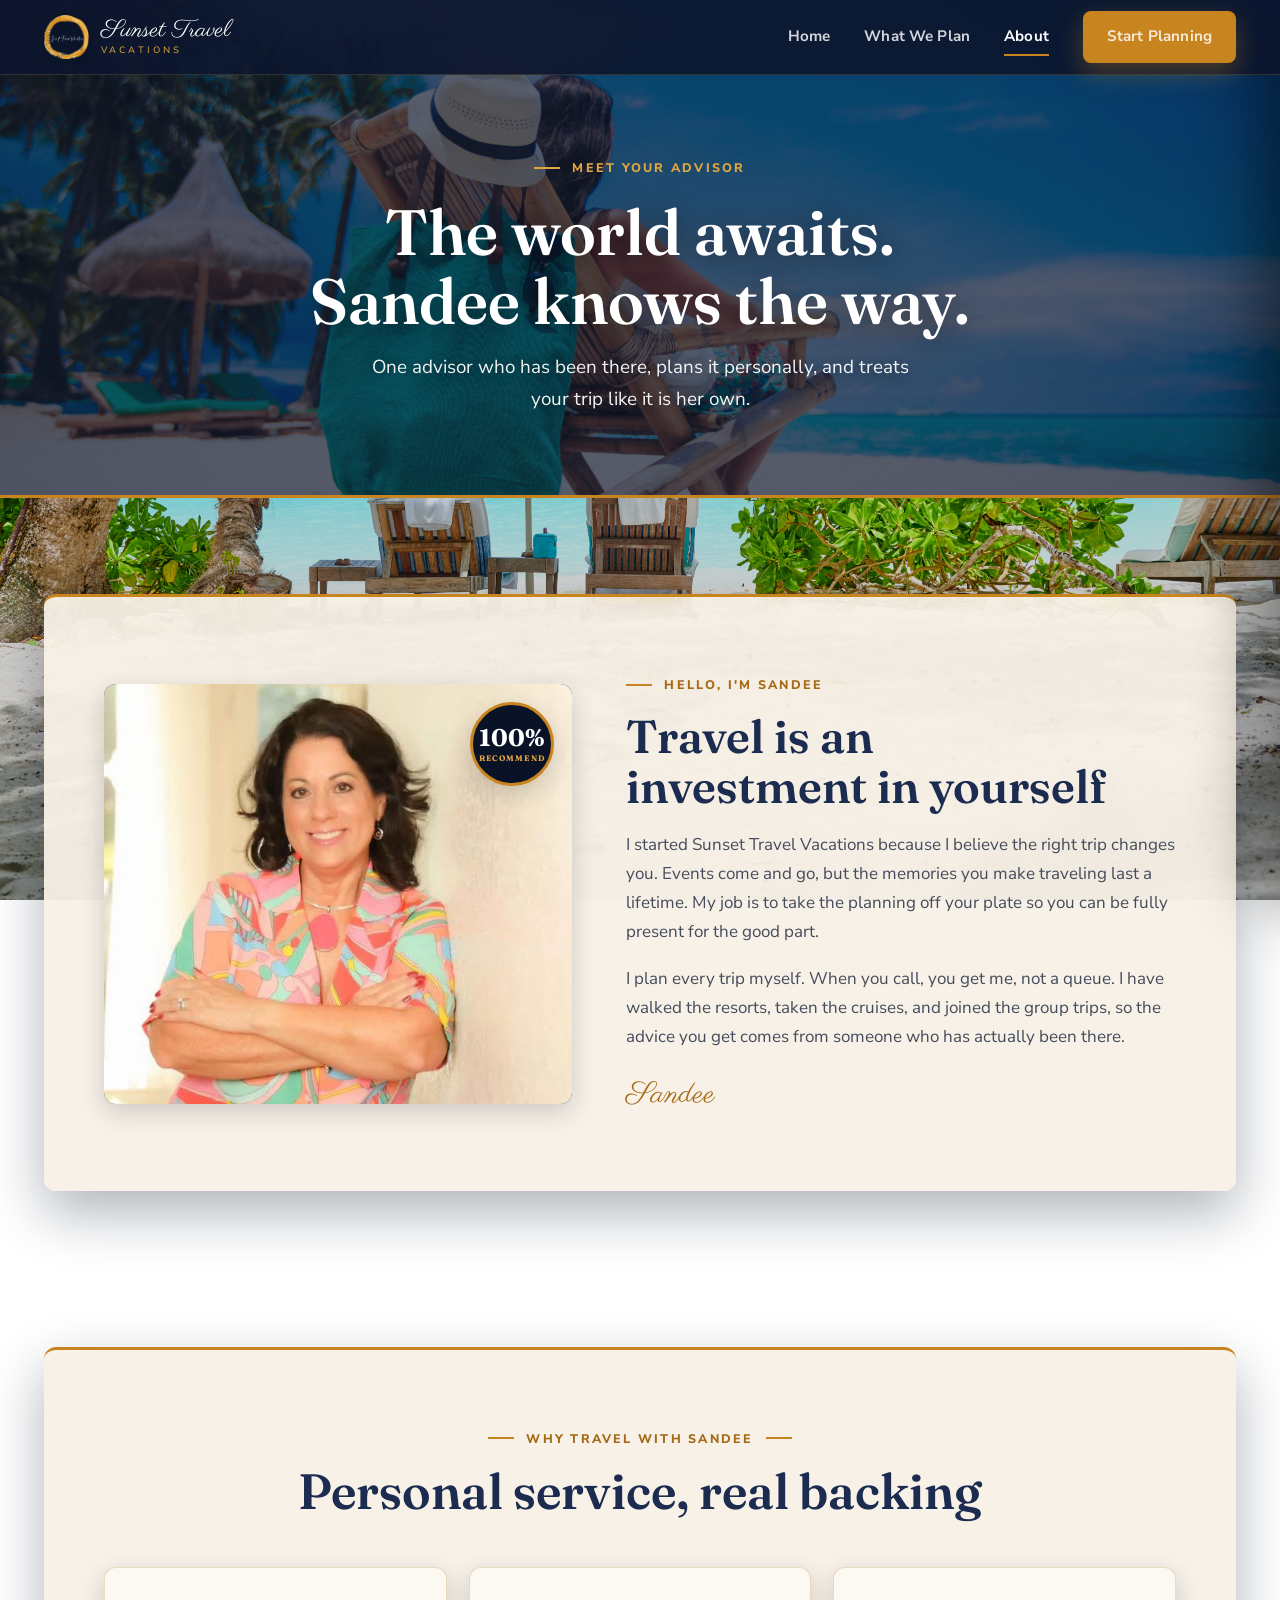
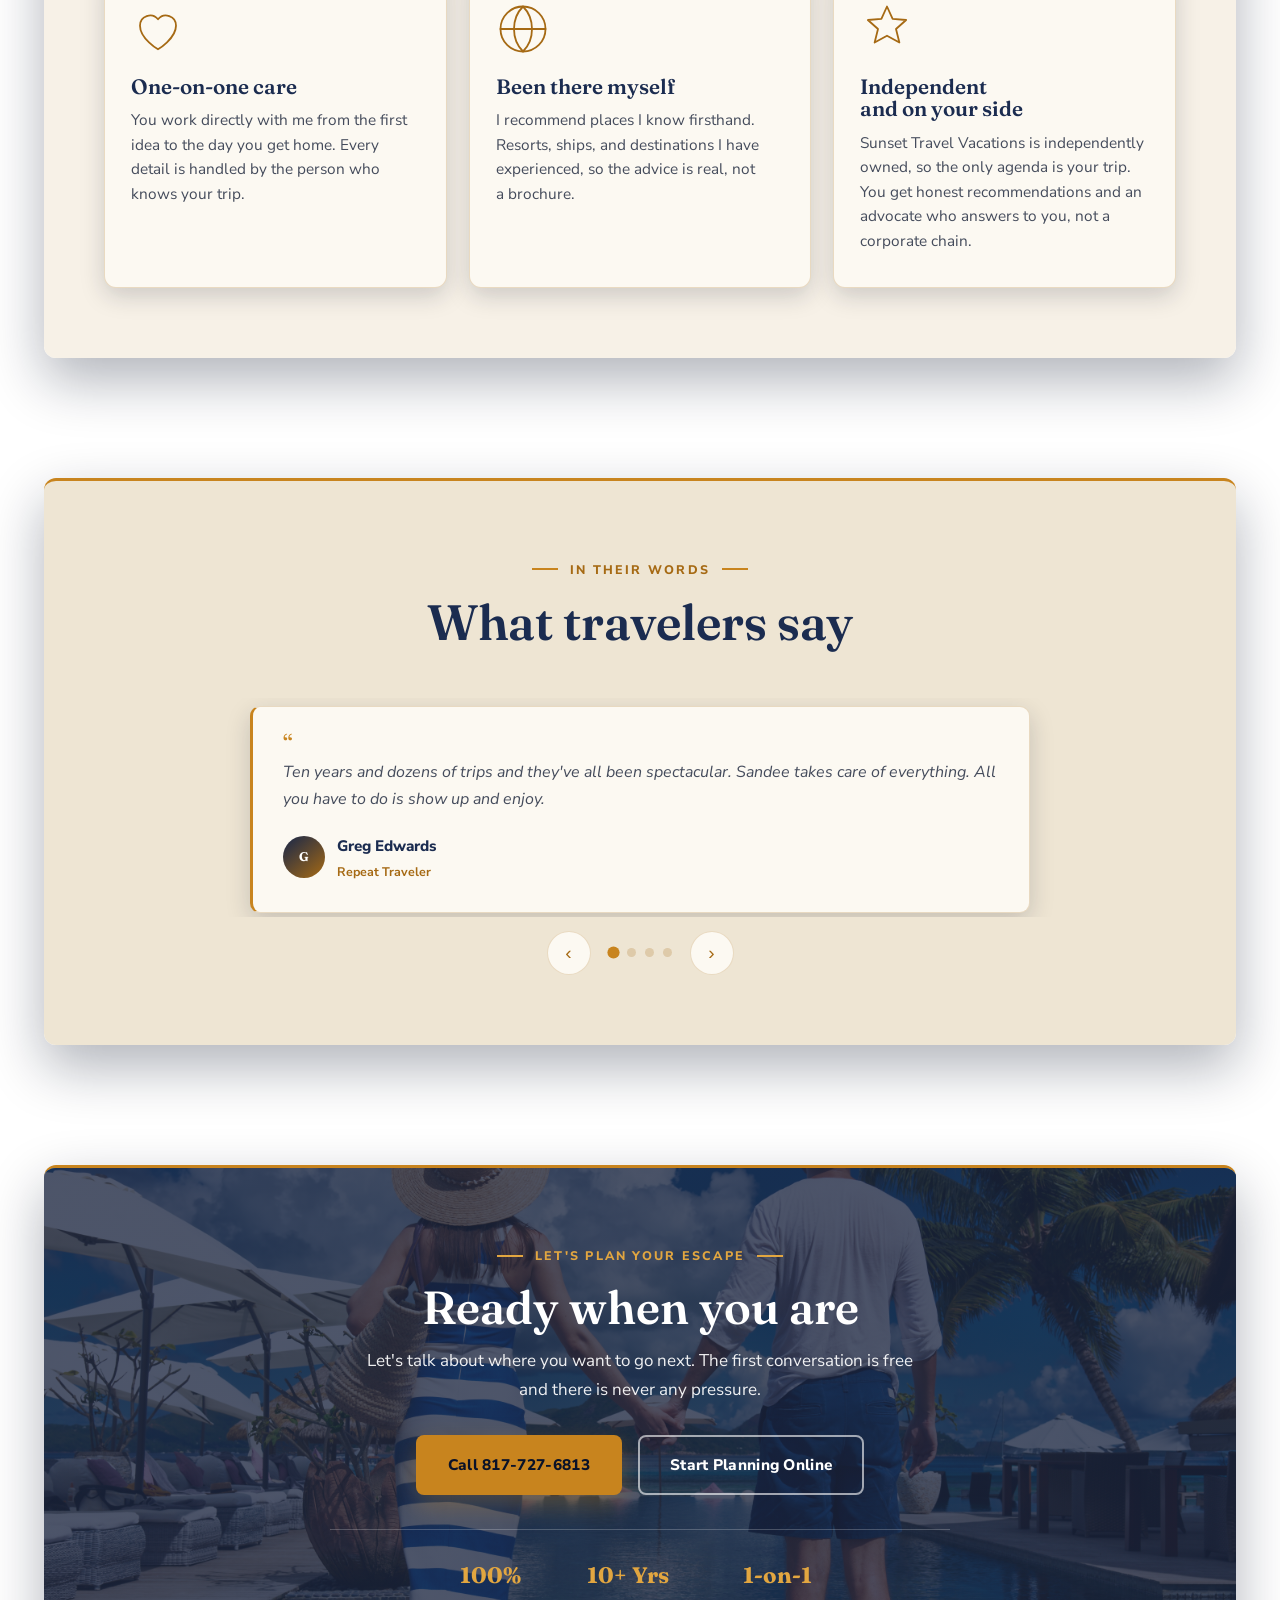
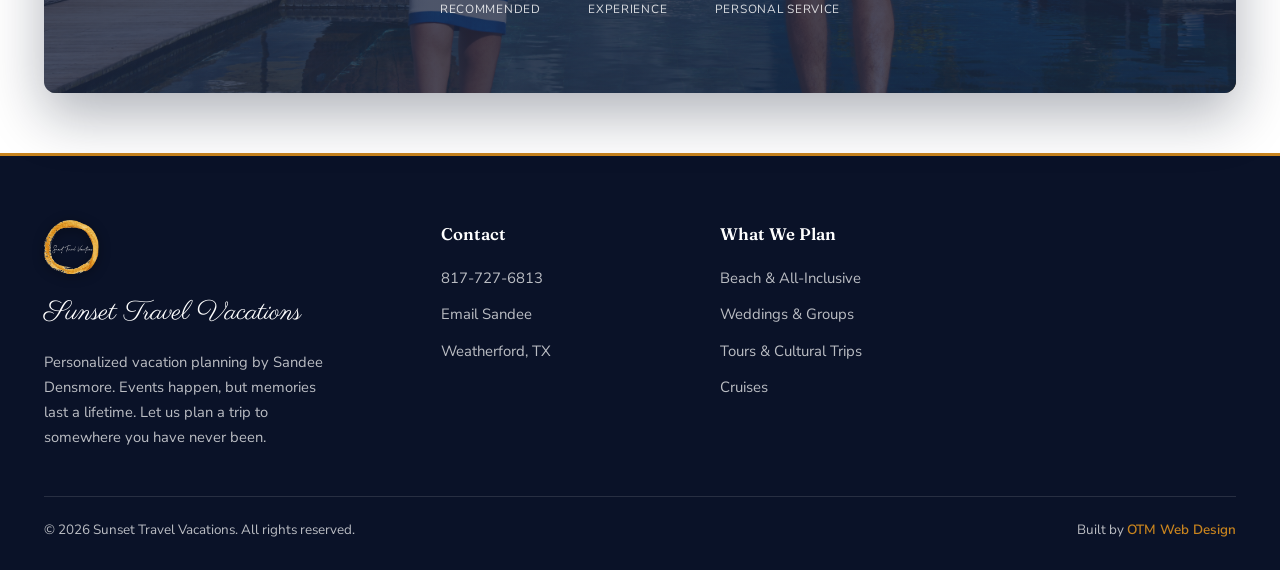
==== commit 0b359dbe: "Agency removal" ====
--- a/about.html
+++ b/about.html
@@ -4,7 +4,7 @@
 <meta charset="UTF-8">
 <meta name="viewport" content="width=device-width, initial-scale=1.0">
 <title>About Sandee | Sunset Travel Vacations</title>
-<meta name="description" content="Meet Sandee Densmore of Sunset Travel Vacations, a travel advisor who plans every trip personally, backed by a national host-agency network.">
+<meta name="description" content="Meet Sandee Densmore of Sunset Travel Vacations, an independently owned travel advisor who plans every trip personally.">
 <link rel="preconnect" href="https://fonts.googleapis.com">
 <link rel="preconnect" href="https://fonts.gstatic.com" crossorigin>
 <link href="https://fonts.googleapis.com/css2?family=Fraunces:opsz,wght@9..144,400;9..144,500;9..144,600;9..144,700&family=Nunito+Sans:wght@400;600;700;800&family=Parisienne&display=swap" rel="stylesheet">
@@ -83,8 +83,8 @@
         </div>
         <div class="icard">
           <div class="icn"><svg viewBox="0 0 48 48"><path d="M24 4l5 11 12 1-9 8 3 12-11-6-11 6 3-12-9-8 12-1z"/></svg></div>
-          <h3>Backed by a network</h3>
-          <p>Sunset Travel Vacations is part of a respected host-agency network, which means strong supplier relationships and support behind every booking.</p>
+          <h3>Independent and on your side</h3>
+          <p>Sunset Travel Vacations is independently owned, so the only agenda is your trip. You get honest recommendations and an advocate who answers to you, not a corporate chain.</p>
         </div>
       </div>
     </div>
@@ -156,7 +156,7 @@
   </div>
 </footer>
 
-<a href="tel:8177276813" class="call-bar">Tap to Call Sandee &#183; 817-727-6813</a>
+<a href="tel:8177276813" class="call-bar">Tap to Call Sandee</a>
 <script src="script.js"></script>
 </body>
 </html>
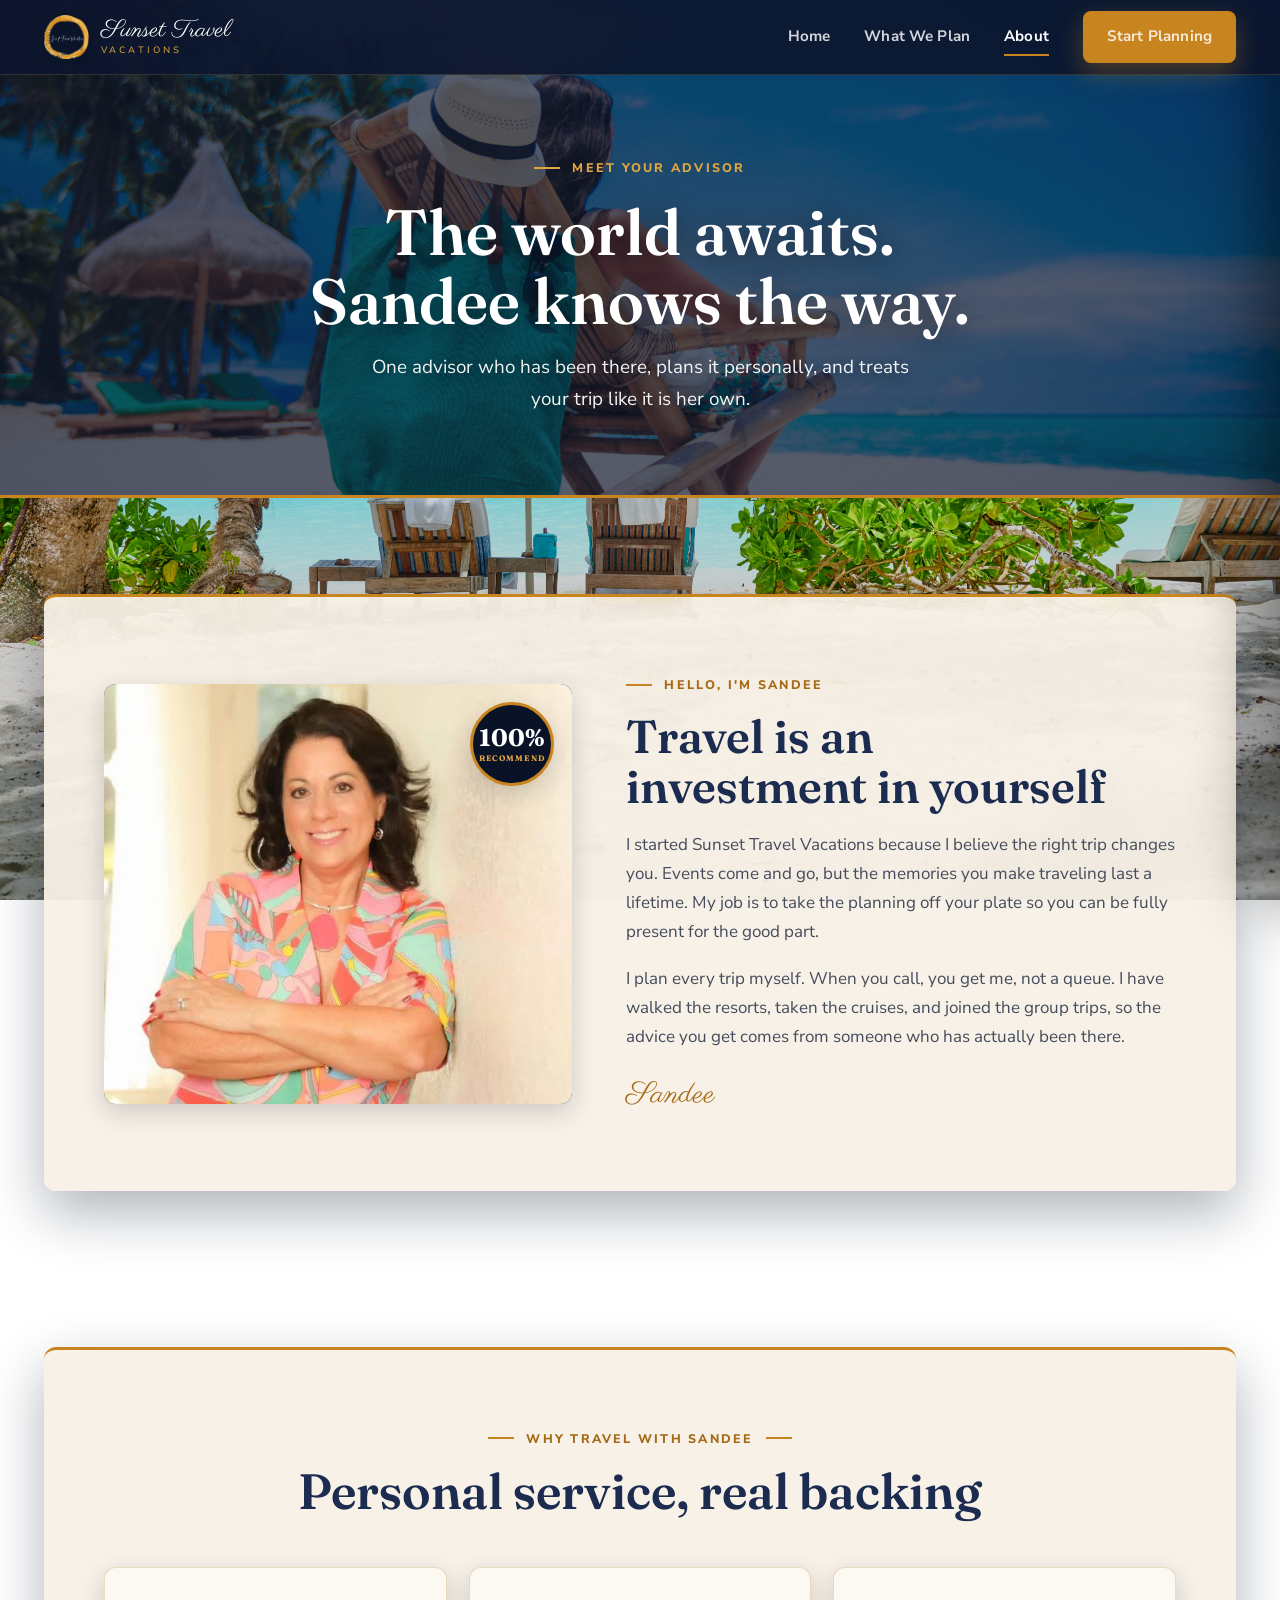
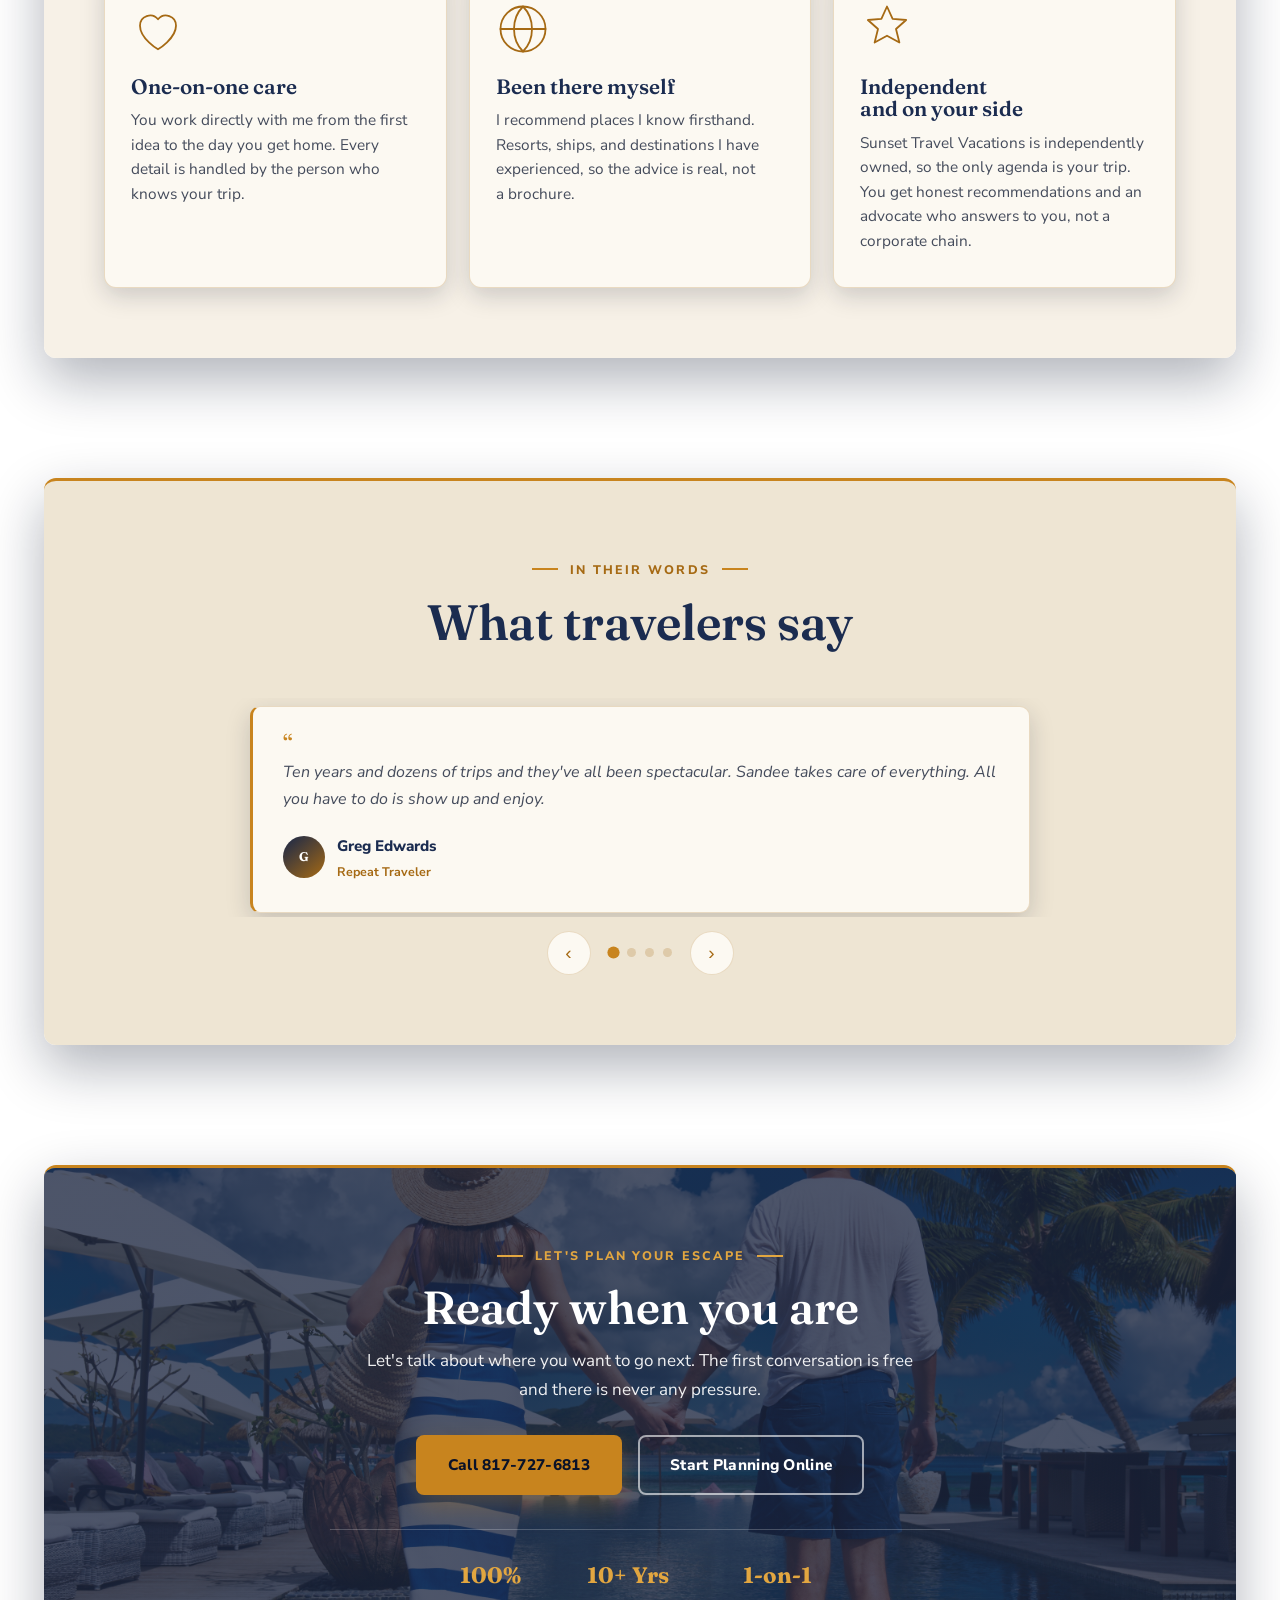
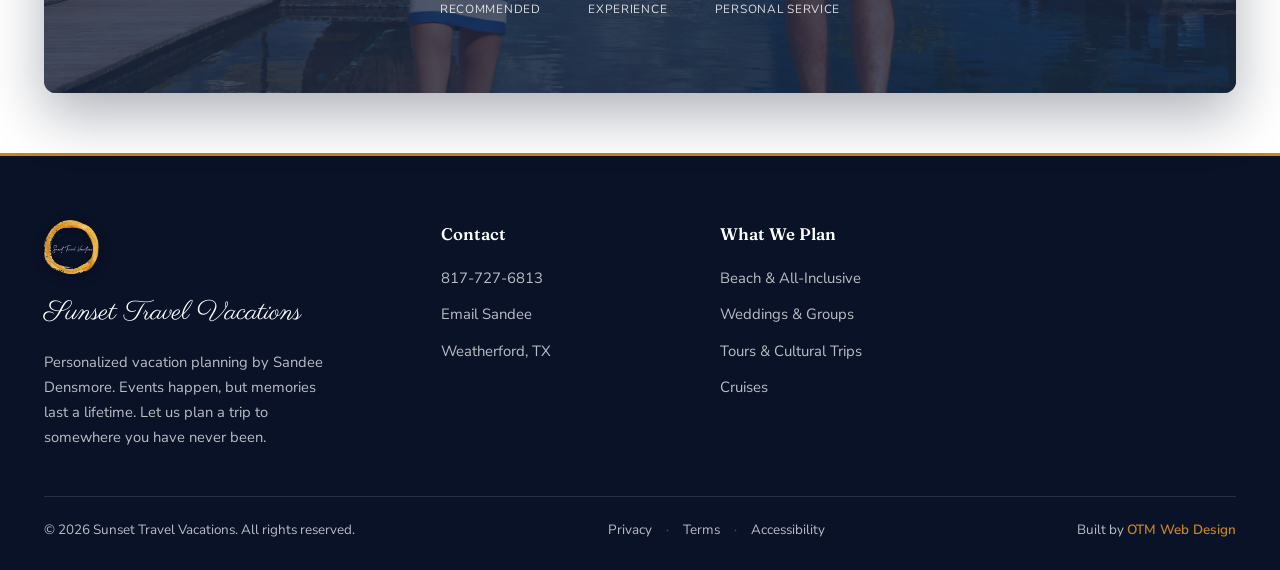
==== commit 99f2c759: "added legal" ====
--- a/about.html
+++ b/about.html
@@ -5,6 +5,19 @@
 <meta name="viewport" content="width=device-width, initial-scale=1.0">
 <title>About Sandee | Sunset Travel Vacations</title>
 <meta name="description" content="Meet Sandee Densmore of Sunset Travel Vacations, an independently owned travel advisor who plans every trip personally.">
+<meta property="og:type" content="website">
+<meta property="og:site_name" content="Sunset Travel Vacations">
+<meta property="og:title" content="About Sandee | Sunset Travel Vacations">
+<meta property="og:description" content="Meet Sandee Densmore, an independently owned travel advisor who plans every trip personally.">
+<meta property="og:url" content="https://sunsettravelvacations.com/about.html">
+<meta property="og:image" content="https://sunsettravelvacations.com/assets/og-image.jpg">
+<meta property="og:image:width" content="1200">
+<meta property="og:image:height" content="630">
+<meta property="og:image:alt" content="Sunset Travel Vacations">
+<meta name="twitter:card" content="summary_large_image">
+<meta name="twitter:title" content="About Sandee | Sunset Travel Vacations">
+<meta name="twitter:description" content="Meet Sandee Densmore, an independently owned travel advisor who plans every trip personally.">
+<meta name="twitter:image" content="https://sunsettravelvacations.com/assets/og-image.jpg">
 <link rel="preconnect" href="https://fonts.googleapis.com">
 <link rel="preconnect" href="https://fonts.gstatic.com" crossorigin>
 <link href="https://fonts.googleapis.com/css2?family=Fraunces:opsz,wght@9..144,400;9..144,500;9..144,600;9..144,700&family=Nunito+Sans:wght@400;600;700;800&family=Parisienne&display=swap" rel="stylesheet">
@@ -151,6 +164,7 @@
     </div>
     <div class="footer-bottom">
       <span>&copy; 2026 Sunset Travel Vacations. All rights reserved.</span>
+      <span class="footer-legal"><a href="privacy.html">Privacy</a><span>&middot;</span><a href="terms.html">Terms</a><span>&middot;</span><a href="accessibility.html">Accessibility</a></span>
       <span class="footer-bottom-links">Built by <a href="https://otm-designs.com">OTM Web Design</a></span>
     </div>
   </div>
--- a/styles.css
+++ b/styles.css
@@ -373,4 +373,29 @@
 
 @media(max-width:900px){
   .plan-two{grid-template-columns:1fr;}
-}+}
+
+/* ============================================================
+   LEGAL PAGES (privacy, terms, accessibility)
+   ============================================================ */
+.hero--legal{min-height:auto;padding:140px 0 56px;text-align:left;background:linear-gradient(158deg,#0A1228 0%,#16264A 60%,#1C3158 100%);border-bottom:3px solid var(--gold);}
+.hero--legal .hero-content{max-width:var(--container);margin:0;}
+.hero--legal h1{font-size:clamp(2.3rem,4.6vw,3.4rem);margin-bottom:8px;}
+.hero--legal .hero-eyebrow{justify-content:flex-start;}
+
+.legal{max-width:840px;margin:0 auto;}
+.legal .updated{display:inline-block;font-size:0.82rem;color:var(--gold-deep);font-weight:800;letter-spacing:0.05em;text-transform:uppercase;margin-bottom:30px;padding-bottom:14px;border-bottom:1px solid var(--hairline);width:100%;}
+.legal h2{font-size:1.45rem;margin:34px 0 12px;}
+.legal h2:first-of-type{margin-top:0;}
+.legal h3{font-size:1.12rem;color:var(--ink);margin:22px 0 8px;font-family:'Fraunces',serif;font-weight:600;}
+.legal p{margin-bottom:14px;}
+.legal ul{margin:0 0 16px 0;padding-left:22px;}
+.legal li{margin-bottom:8px;}
+.legal a{color:var(--gold-deep);font-weight:700;}
+.legal a:hover{color:var(--gold);}
+.legal strong{color:var(--ink);font-weight:800;}
+
+/* Footer legal links */
+.footer-legal{display:flex;gap:14px;flex-wrap:wrap;align-items:center;}
+.footer-legal a:hover{color:var(--gold-light);}
+.footer-legal span{opacity:0.4;}
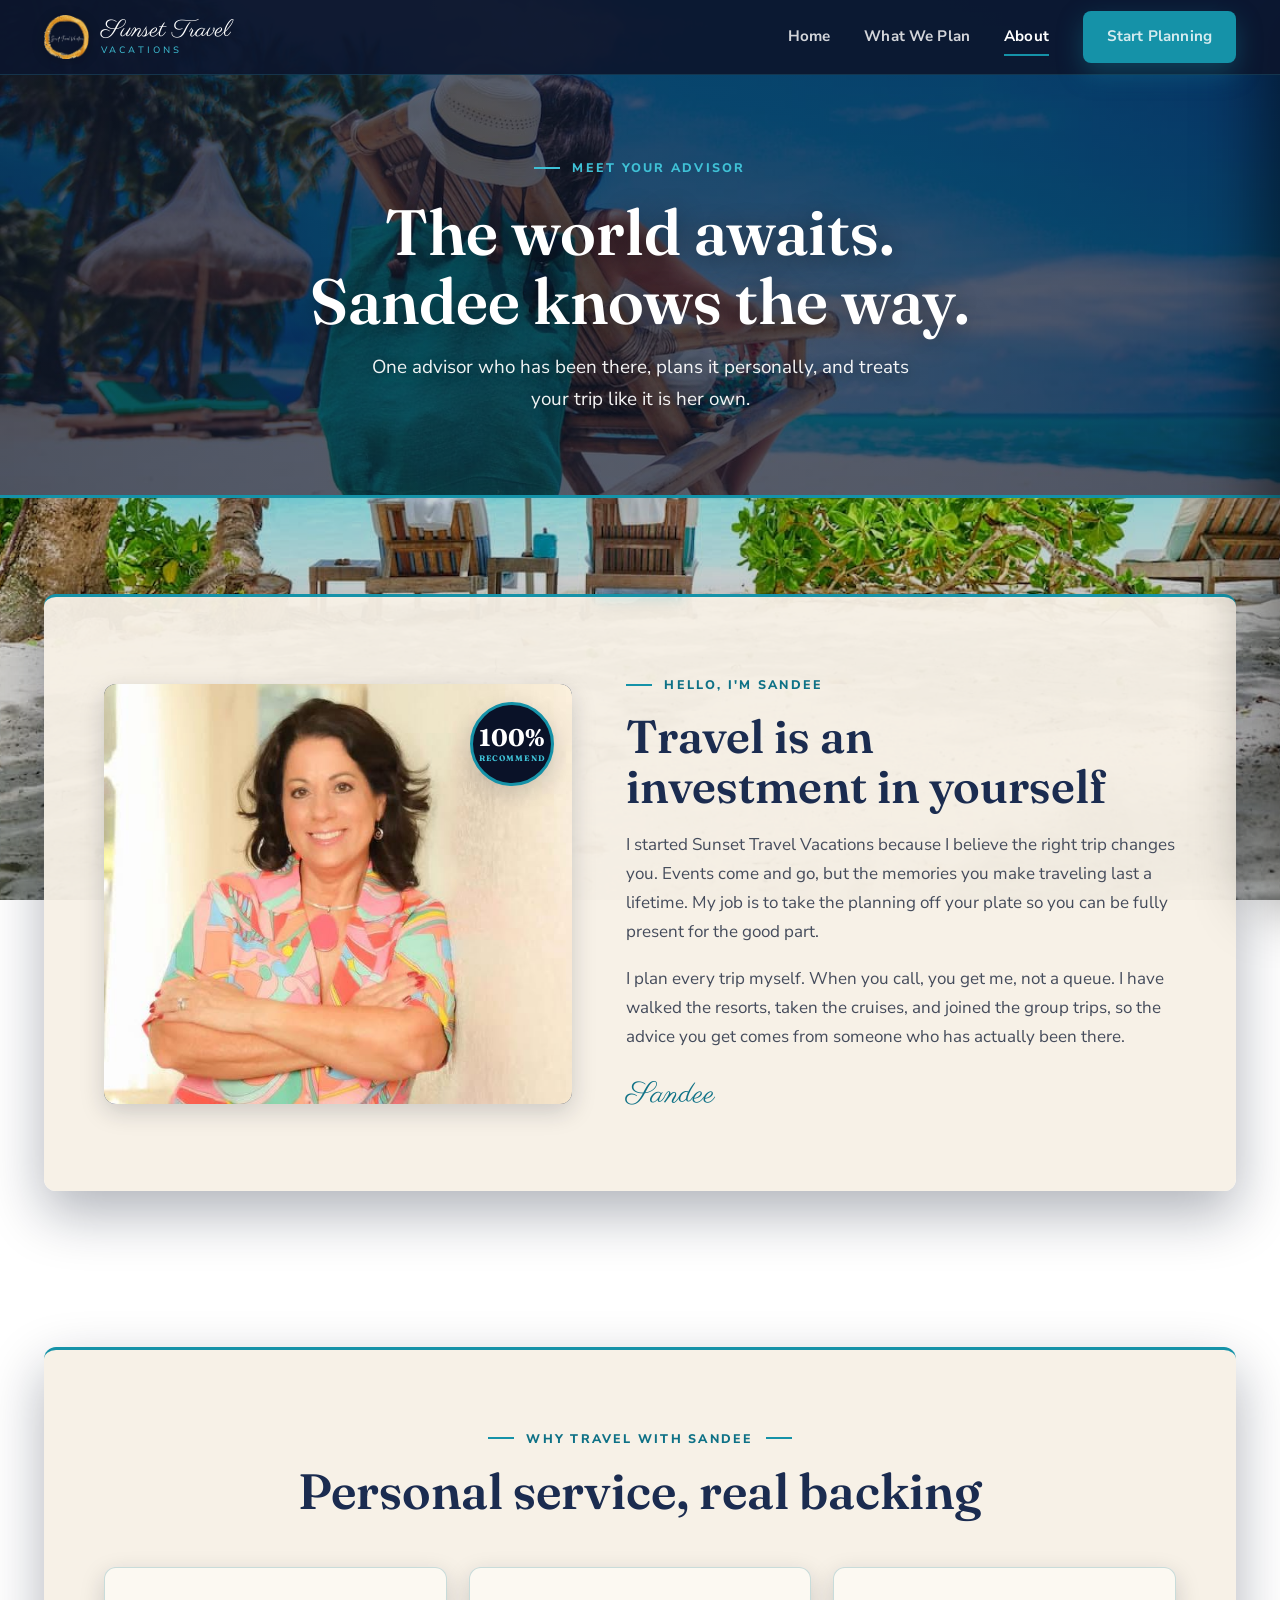
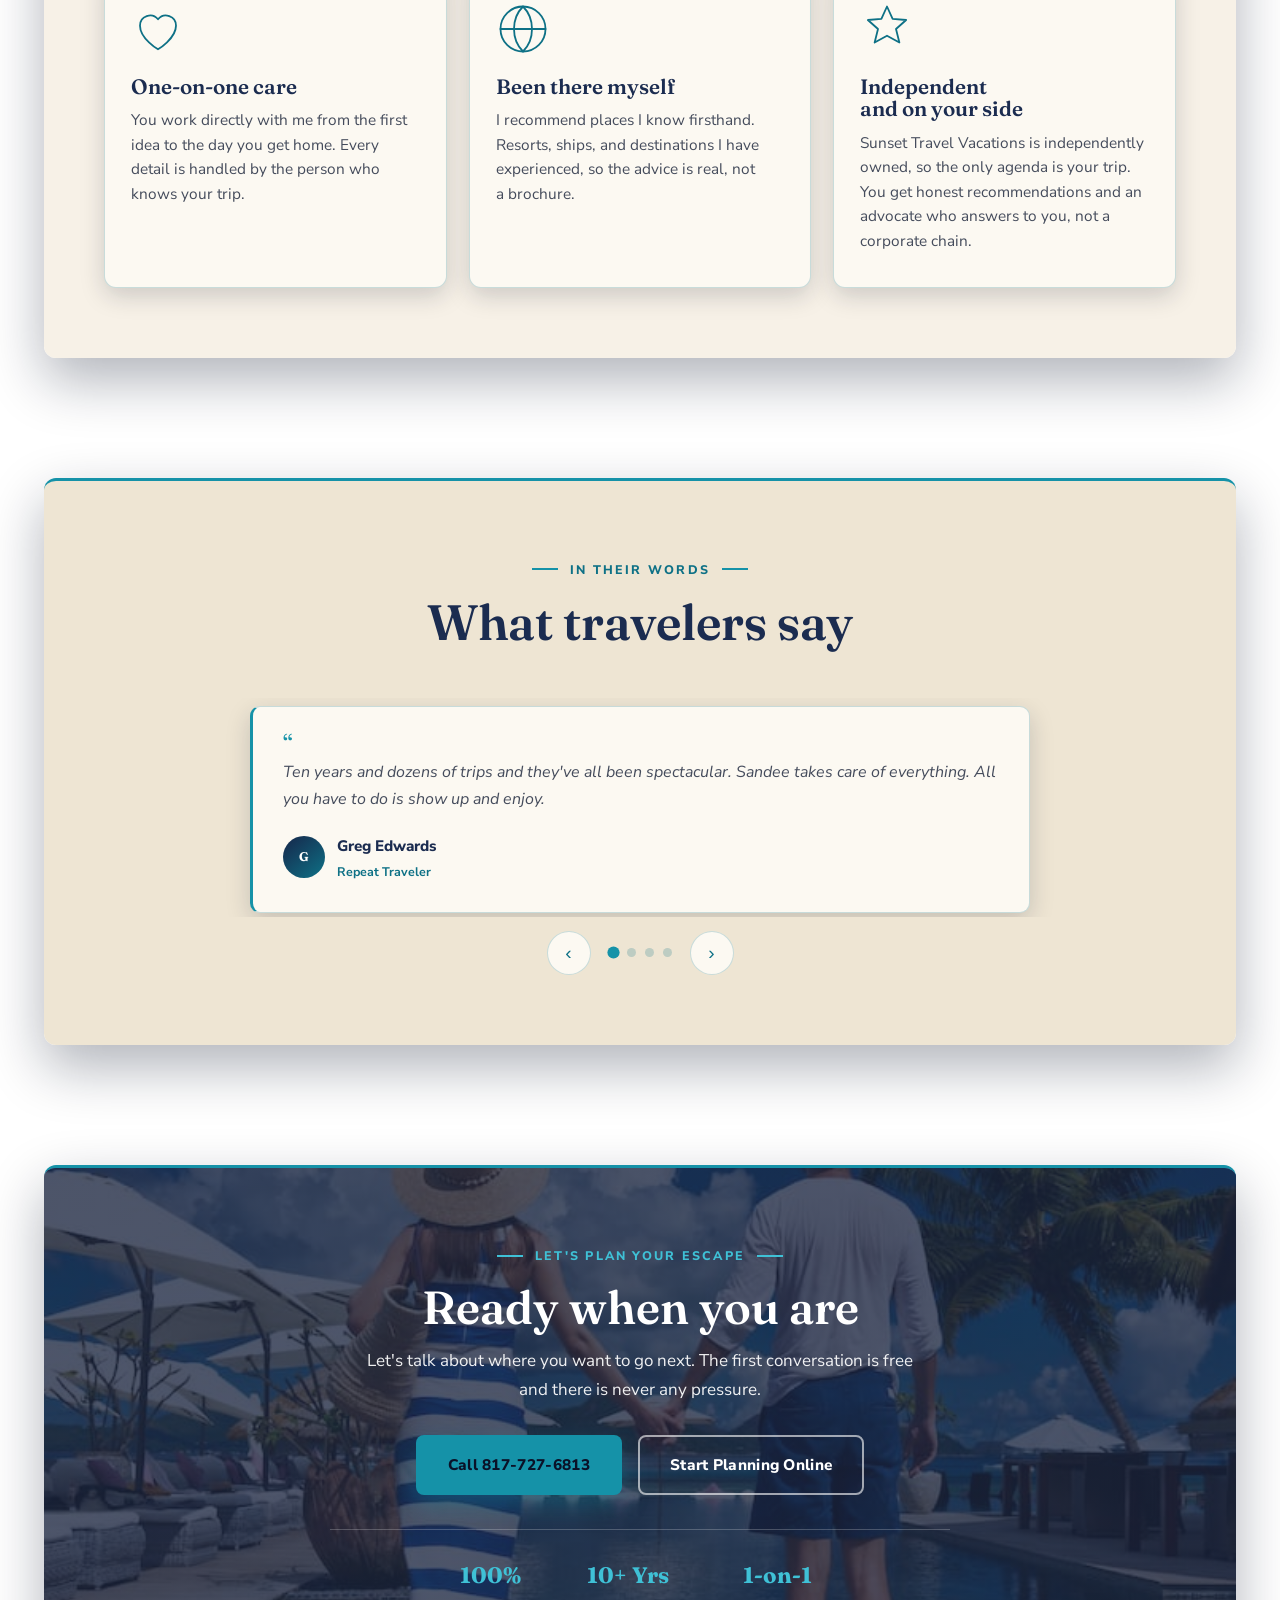
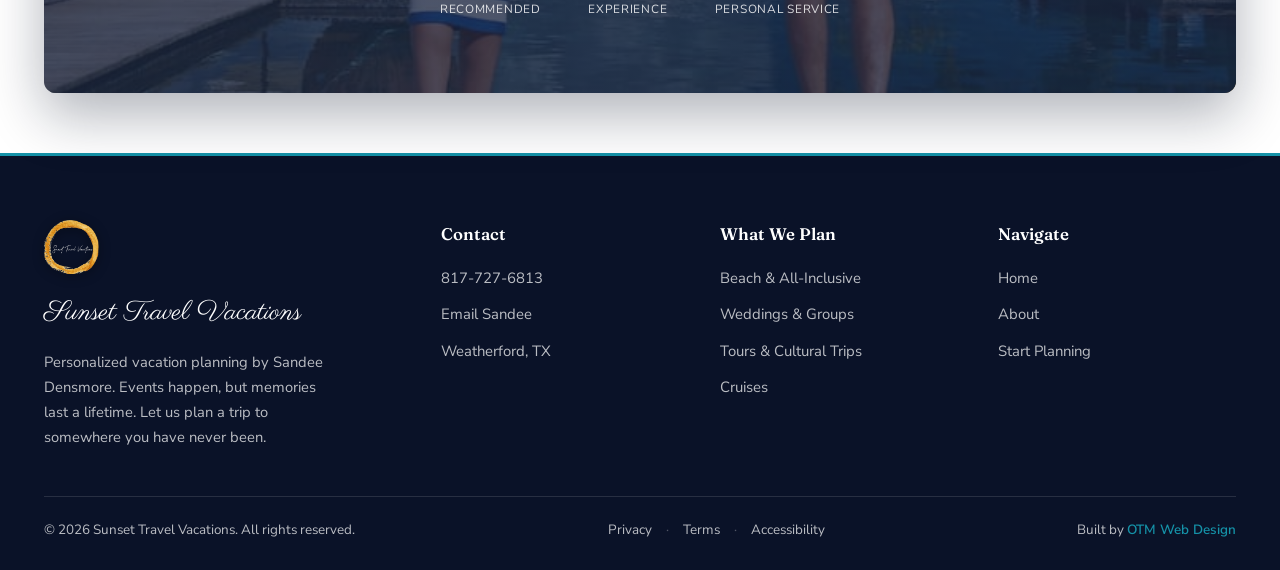
==== commit a6209d53: "New Full AEO Update" ====
--- a/about.html
+++ b/about.html
@@ -5,11 +5,12 @@
 <meta name="viewport" content="width=device-width, initial-scale=1.0">
 <title>About Sandee | Sunset Travel Vacations</title>
 <meta name="description" content="Meet Sandee Densmore of Sunset Travel Vacations, an independently owned travel advisor who plans every trip personally.">
+<link rel="canonical" href="https://sunsettravelvacations.com/about">
 <meta property="og:type" content="website">
 <meta property="og:site_name" content="Sunset Travel Vacations">
 <meta property="og:title" content="About Sandee | Sunset Travel Vacations">
 <meta property="og:description" content="Meet Sandee Densmore, an independently owned travel advisor who plans every trip personally.">
-<meta property="og:url" content="https://sunsettravelvacations.com/about.html">
+<meta property="og:url" content="https://sunsettravelvacations.com/about">
 <meta property="og:image" content="https://sunsettravelvacations.com/assets/og-image.jpg">
 <meta property="og:image:width" content="1200">
 <meta property="og:image:height" content="630">
@@ -37,7 +38,7 @@
       <a href="about.html" data-nav="about">About</a>
       <a href="book.html" class="btn btn-gold nav-cta">Start Planning</a>
     </div>
-    <button class="hamburger" aria-label="Open menu" aria-expanded="false"><span></span><span></span><span></span></button>
+    <button class="hamburger" type="button" aria-label="Open menu" aria-expanded="false"><span></span><span></span><span></span></button>
   </div>
 </nav>
 <div class="nav-backdrop"></div>
@@ -48,6 +49,8 @@
   <a href="book.html" class="btn btn-gold">Start Planning</a>
 </aside>
 
+<main>
+
 <header class="hero hero--page hero--about">
   <div class="container hero-content">
     <span class="eyebrow hero-eyebrow" style="justify-content:center;">Meet Your Advisor</span>
@@ -56,12 +59,11 @@
   </div>
 </header>
 
-<!-- STORY -->
 <section class="section">
   <div class="container">
     <div class="frame has-tab intro-grid">
       <div class="intro-photo">
-        <img src="assets/sandee-main.jpg" alt="Sandee Densmore, owner of Sunset Travel Vacations">
+        <img loading="lazy" decoding="async" src="assets/sandee-main.jpg" alt="Sandee Densmore, owner of Sunset Travel Vacations">
         <div class="intro-badge"><b>100%</b><span>Recommend</span></div>
       </div>
       <div class="intro-copy">
@@ -75,7 +77,6 @@
   </div>
 </section>
 
-<!-- WHY WORK WITH ME -->
 <section class="section tight">
   <div class="container">
     <div class="frame">
@@ -85,17 +86,17 @@
       </div>
       <div class="card-grid cols-3">
         <div class="icard">
-          <div class="icn"><svg viewBox="0 0 48 48"><path d="M24 42s-16-9.5-16-21a9 9 0 0 1 16-5.7A9 9 0 0 1 40 21c0 11.5-16 21-16 21z"/></svg></div>
+          <div class="icn" aria-hidden="true"><svg viewBox="0 0 48 48"><path d="M24 42s-16-9.5-16-21a9 9 0 0 1 16-5.7A9 9 0 0 1 40 21c0 11.5-16 21-16 21z"/></svg></div>
           <h3>One-on-one care</h3>
           <p>You work directly with me from the first idea to the day you get home. Every detail is handled by the person who knows your trip.</p>
         </div>
         <div class="icard">
-          <div class="icn"><svg viewBox="0 0 48 48"><circle cx="24" cy="24" r="20"/><path d="M4 24h40M24 4c5 5 8 12 8 20s-3 15-8 20c-5-5-8-12-8-20s3-15 8-20z"/></svg></div>
+          <div class="icn" aria-hidden="true"><svg viewBox="0 0 48 48"><circle cx="24" cy="24" r="20"/><path d="M4 24h40M24 4c5 5 8 12 8 20s-3 15-8 20c-5-5-8-12-8-20s3-15 8-20z"/></svg></div>
           <h3>Been there myself</h3>
           <p>I recommend places I know firsthand. Resorts, ships, and destinations I have experienced, so the advice is real, not a brochure.</p>
         </div>
         <div class="icard">
-          <div class="icn"><svg viewBox="0 0 48 48"><path d="M24 4l5 11 12 1-9 8 3 12-11-6-11 6 3-12-9-8 12-1z"/></svg></div>
+          <div class="icn" aria-hidden="true"><svg viewBox="0 0 48 48"><path d="M24 4l5 11 12 1-9 8 3 12-11-6-11 6 3-12-9-8 12-1z"/></svg></div>
           <h3>Independent and on your side</h3>
           <p>Sunset Travel Vacations is independently owned, so the only agenda is your trip. You get honest recommendations and an advocate who answers to you, not a corporate chain.</p>
         </div>
@@ -104,7 +105,6 @@
   </div>
 </section>
 
-<!-- TESTIMONIALS -->
 <section class="section tight">
   <div class="container">
     <div class="frame deep">
@@ -115,23 +115,21 @@
       <div class="tcar">
         <div class="tcar-viewport">
           <div class="tcar-track">
-            <div class="tcar-slide"><div class="tcard"><div class="quote">&#8220;</div><p>Ten years and dozens of trips and they've all been spectacular. Sandee takes care of everything. All you have to do is show up and enjoy.</p><div class="who"><span class="av">G</span><div><b>Greg Edwards</b><span>Repeat Traveler</span></div></div></div></div>
-            <div class="tcar-slide"><div class="tcard"><div class="quote">&#8220;</div><p>She made our fifty-plus guest destination wedding seamless and as stress-free as possible. Our wedding wouldn't have been possible without her.</p><div class="who"><span class="av">D</span><div><b>David Rock</b><span>Destination Wedding</span></div></div></div></div>
-            <div class="tcar-slide"><div class="tcard"><div class="quote">&#8220;</div><p>She was with us every step of the way, from our flights and miles to private transfers and a special cocktail hour for our party of nine.</p><div class="who"><span class="av">S</span><div><b>Suzie Harris</b><span>Group Travel, Riviera Maya</span></div></div></div></div>
-            <div class="tcar-slide"><div class="tcard"><div class="quote">&#8220;</div><p>Sandee is the best. She has booked multiple trips for us and they have all been seamless.</p><div class="who"><span class="av">M</span><div><b>Misty Hightower</b><span>Repeat Traveler</span></div></div></div></div>
+            <div class="tcar-slide"><div class="tcard"><div class="quote" aria-hidden="true">&#8220;</div><p>Ten years and dozens of trips and they've all been spectacular. Sandee takes care of everything. All you have to do is show up and enjoy.</p><div class="who"><span class="av" aria-hidden="true">G</span><div><b>Greg Edwards</b><span>Repeat Traveler</span></div></div></div></div>
+            <div class="tcar-slide"><div class="tcard"><div class="quote" aria-hidden="true">&#8220;</div><p>She made our fifty-plus guest destination wedding seamless and as stress-free as possible. Our wedding wouldn't have been possible without her.</p><div class="who"><span class="av" aria-hidden="true">D</span><div><b>David Rock</b><span>Destination Wedding</span></div></div></div></div>
+            <div class="tcar-slide"><div class="tcard"><div class="quote" aria-hidden="true">&#8220;</div><p>She was with us every step of the way, from our flights and miles to private transfers and a special cocktail hour for our party of nine.</p><div class="who"><span class="av" aria-hidden="true">S</span><div><b>Suzie Harris</b><span>Group Travel, Riviera Maya</span></div></div></div></div>
+            <div class="tcar-slide"><div class="tcard"><div class="quote" aria-hidden="true">&#8220;</div><p>Sandee is the best. She has booked multiple trips for us and they have all been seamless.</p><div class="who"><span class="av" aria-hidden="true">M</span><div><b>Misty Hightower</b><span>Repeat Traveler</span></div></div></div></div>
           </div>
         </div>
         <div class="car-controls">
-          <button class="car-btn tcar-prev" aria-label="Previous testimonial">&#8249;</button>
+          <button class="car-btn tcar-prev" type="button" aria-label="Previous testimonial">&#8249;</button>
           <div class="car-dots tcar-dots"></div>
-          <button class="car-btn tcar-next" aria-label="Next testimonial">&#8250;</button>
+          <button class="car-btn tcar-next" type="button" aria-label="Next testimonial">&#8250;</button>
         </div>
       </div>
     </div>
   </div>
 </section>
-
-<!-- CTA -->
 <section class="section tight">
   <div class="container">
     <div class="cta-frame">
@@ -151,6 +149,8 @@
   </div>
 </section>
 
+</main>
+
 <footer class="footer">
   <div class="container">
     <div class="footer-grid">
@@ -161,6 +161,7 @@
       </div>
       <div><h4>Contact</h4><ul><li><a href="tel:8177276813">817-727-6813</a></li><li><a href="mailto:sandee@sunsettravelvacations.com">Email Sandee</a></li><li>Weatherford, TX</li></ul></div>
       <div><h4>What We Plan</h4><ul><li><a href="services.html">Beach &amp; All-Inclusive</a></li><li><a href="services.html">Weddings &amp; Groups</a></li><li><a href="services.html">Tours &amp; Cultural Trips</a></li><li><a href="services.html">Cruises</a></li></ul></div>
+      <div><h4>Navigate</h4><ul><li><a href="index.html">Home</a></li><li><a href="about.html">About</a></li><li><a href="book.html">Start Planning</a></li></ul></div>
     </div>
     <div class="footer-bottom">
       <span>&copy; 2026 Sunset Travel Vacations. All rights reserved.</span>
--- a/styles.css
+++ b/styles.css
@@ -1,23 +1,24 @@
 /* ============================================================
    SUNSET TRAVEL VACATIONS - OTM Web Design
    Shared stylesheet (all pages)
-   Palette: navy locked background, cream warm frames, gold trim
+   Palette: navy locked background, cream warm frames, teal-blue trim
    ============================================================ */
 
 :root{
   --navy:#16264A;
   --navy-deep:#0F1B38;
   --navy-deepest:#0A1228;
-  --gold:#C8841E;
-  --gold-light:#E2A640;
-  --gold-deep:#A66A14;
+  /* teal-blue accent ramp. Variable names kept as --gold* so all rules pick it up */
+  --gold:#1592A8;
+  --gold-light:#3FC1D6;
+  --gold-deep:#0E7186;
   --cream:#F7F1E6;
   --cream-frame:rgba(247,241,230,0.95);
   --cream-deep:rgba(238,228,210,0.96);
   --ivory:#FCF9F2;
   --ink:#1B2C50;
   --body-text:#454C5C;
-  --hairline:rgba(166,106,20,0.22);
+  --hairline:rgba(14,113,134,0.22);
   --white:#FFFFFF;
   --shadow-soft:0 8px 24px rgba(10,18,40,0.18);
   --shadow-lift:0 22px 55px rgba(10,18,40,0.32);
@@ -25,7 +26,8 @@
 }
 
 *{margin:0;padding:0;box-sizing:border-box;}
-html{scroll-behavior:smooth;}
+/* C8: overflow-x required on BOTH html and body. body alone fails in iOS Safari. */
+html{scroll-behavior:smooth;overflow-x:hidden;}
 body{
   font-family:'Nunito Sans',sans-serif;
   font-size:17px;
@@ -34,6 +36,7 @@
   position:relative;
   min-height:100vh;
   overflow-x:hidden;
+  width:100%;
 }
 
 /* Locked body background. Real image covers the gradient when present;
@@ -45,7 +48,7 @@
   z-index:-1;
   background:
     url('assets/body-bg.jpg') center/cover no-repeat,
-    radial-gradient(115% 75% at 78% 12%, rgba(226,166,64,0.18), transparent 52%),
+    radial-gradient(115% 75% at 78% 12%, rgba(63,193,214,0.18), transparent 52%),
     linear-gradient(162deg,#0A1228 0%,#14254A 44%,#1C3158 72%,#243A63 100%);
   filter:brightness(0.82);
 }
@@ -53,7 +56,7 @@
 h1,h2,h3{font-family:'Fraunces',serif;color:var(--ink);line-height:1.08;text-wrap:balance;font-weight:600;}
 p{text-wrap:pretty;}
 a{text-decoration:none;color:inherit;}
-img{max-width:100%;display:block;}
+img{max-width:100%;display:block;height:auto;}
 
 .container{max-width:var(--container);margin:0 auto;padding:0 24px;}
 
@@ -74,15 +77,15 @@
   padding:15px 30px;border-radius:8px;cursor:pointer;border:2px solid transparent;
   transition:transform .25s ease,box-shadow .25s ease,background .25s ease,color .25s ease;
 }
-.btn-gold{background:var(--gold);color:var(--navy-deepest);box-shadow:0 10px 26px rgba(200,132,30,0.34);}
-.btn-gold:hover{background:var(--gold-light);transform:translateY(-3px);box-shadow:0 16px 34px rgba(200,132,30,0.42);}
+.btn-gold{background:var(--gold);color:var(--navy-deepest);box-shadow:0 10px 26px rgba(21,146,168,0.34);}
+.btn-gold:hover{background:var(--gold-light);transform:translateY(-3px);box-shadow:0 16px 34px rgba(21,146,168,0.42);}
 .btn-outline{background:transparent;color:var(--white);border-color:rgba(255,255,255,0.6);}
 .btn-outline:hover{border-color:var(--gold);color:var(--gold-light);transform:translateY(-3px);}
 .btn-ghost-gold{background:transparent;color:var(--gold-deep);border-color:var(--gold);}
 .btn-ghost-gold:hover{background:var(--gold);color:var(--navy-deepest);transform:translateY(-3px);}
 
 /* ---------- NAV ---------- */
-.nav{position:fixed;top:0;left:0;right:0;z-index:120;background:rgba(12,22,46,0.92);border-bottom:1px solid rgba(226,166,64,0.18);}
+.nav{position:fixed;top:0;left:0;right:0;z-index:120;background:rgba(12,22,46,0.92);border-bottom:1px solid rgba(63,193,214,0.18);}
 .nav-inner{max-width:var(--container);margin:0 auto;padding:0 24px;height:74px;display:flex;align-items:center;justify-content:space-between;}
 .brand{display:flex;align-items:center;gap:12px;}
 .brand-logo{height:44px;width:auto;filter:drop-shadow(0 2px 6px rgba(0,0,0,0.35));transition:transform .25s ease;}
@@ -116,7 +119,7 @@
   display:flex;flex-direction:column;
 }
 body.nav-open .mobile-panel{transform:translateX(0);}
-.mobile-panel a{font-family:'Fraunces',serif;font-size:1.5rem;font-weight:500;color:rgba(255,255,255,0.9);letter-spacing:0.02em;padding:18px 0;border-bottom:1px solid rgba(226,166,64,0.18);transition:color .25s ease,padding-left .25s ease;}
+.mobile-panel a{font-family:'Fraunces',serif;font-size:1.5rem;font-weight:500;color:rgba(255,255,255,0.9);letter-spacing:0.02em;padding:18px 0;border-bottom:1px solid rgba(63,193,214,0.18);transition:color .25s ease,padding-left .25s ease;}
 .mobile-panel a:hover{color:var(--gold-light);padding-left:10px;}
 .mobile-panel .btn{margin-top:28px;width:100%;border-bottom:none;}
 
@@ -131,9 +134,9 @@
 .hero-content{position:relative;z-index:1;max-width:660px;}
 .hero .hero-eyebrow{color:var(--gold-light);margin-bottom:18px;}
 .hero .hero-eyebrow::before{background:var(--gold-light);}
-.hero-script{font-family:'Parisienne',cursive;font-size:clamp(1.7rem,3.2vw,2.4rem);color:#FFE9C2;line-height:1;margin-bottom:6px;text-shadow:0 2px 18px rgba(0,0,0,0.4);}
+.hero-script{font-family:'Parisienne',cursive;font-size:clamp(1.7rem,3.2vw,2.4rem);color:#BFE9F2;line-height:1;margin-bottom:6px;text-shadow:0 2px 18px rgba(0,0,0,0.4);}
 .hero h1{font-size:clamp(2.9rem,6.4vw,4.7rem);color:var(--white);font-weight:600;margin-bottom:22px;text-shadow:0 4px 30px rgba(0,0,0,0.45);}
-.hero h1 em{font-style:italic;color:#FFE3AE;}
+.hero h1 em{font-style:italic;color:#6FCFE0;}
 .hero p.lede{font-size:1.18rem;color:rgba(255,255,255,0.94);max-width:540px;margin-bottom:36px;text-shadow:0 2px 14px rgba(0,0,0,0.4);}
 .hero-cta{display:flex;gap:16px;flex-wrap:wrap;}
 
@@ -164,7 +167,7 @@
 .frame.deep{background:var(--cream-deep);}
 /* Center accent tab for first content frame on inner pages */
 .frame.has-tab{position:relative;}
-.frame.has-tab::after{content:"";position:absolute;top:-3px;left:50%;transform:translateX(-50%);width:90px;height:3px;background:var(--gold);border-radius:0 0 3px 3px;box-shadow:0 0 12px rgba(226,166,64,0.6);}
+.frame.has-tab::after{content:"";position:absolute;top:-3px;left:50%;transform:translateX(-50%);width:90px;height:3px;background:var(--gold);border-radius:0 0 3px 3px;box-shadow:0 0 12px rgba(63,193,214,0.6);}
 
 .section-head{text-align:center;max-width:700px;margin:0 auto 48px;}
 .section-head h2{font-size:clamp(2.1rem,4vw,3.1rem);margin:16px 0 14px;}
@@ -273,19 +276,20 @@
 .field{margin-bottom:20px;}
 .field label{display:block;font-weight:700;font-size:0.88rem;color:var(--ink);margin-bottom:7px;letter-spacing:0.01em;}
 .field input,.field select,.field textarea{width:100%;font-family:'Nunito Sans',sans-serif;font-size:1rem;color:var(--ink);background:var(--white);border:1px solid var(--hairline);border-radius:8px;padding:13px 15px;transition:border-color .2s ease,box-shadow .2s ease;}
-.field input:focus,.field select:focus,.field textarea:focus{outline:none;border-color:var(--gold);box-shadow:0 0 0 3px rgba(226,166,64,0.22);}
+.field input:focus,.field select:focus,.field textarea:focus{outline:none;border-color:var(--gold);box-shadow:0 0 0 3px rgba(63,193,214,0.22);}
 .field textarea{resize:vertical;min-height:120px;}
 .field-row{display:grid;grid-template-columns:1fr 1fr;gap:20px;}
 .form-shell .btn{width:100%;margin-top:8px;}
 .form-note{font-size:0.82rem;color:var(--body-text);margin-top:14px;text-align:center;}
 
-/* ---------- THANK YOU ---------- */
+/* ---------- THANK YOU / 404 ---------- */
 .ty-wrap{min-height:70vh;display:flex;align-items:center;justify-content:center;padding:140px 0 90px;}
 .ty-card{text-align:center;max-width:620px;margin:0 auto;}
 .ty-card .ty-ring{width:84px;height:84px;border-radius:50%;border:3px solid var(--gold);display:flex;align-items:center;justify-content:center;margin:0 auto 26px;color:var(--gold);font-size:2.2rem;}
 .ty-card h1{font-size:clamp(2.4rem,5vw,3.4rem);margin-bottom:16px;}
 .ty-card p{color:var(--body-text);margin-bottom:14px;}
 .ty-card .btn{margin-top:18px;}
+.ty-card .cta-buttons{margin-bottom:0;}
 
 /* ---------- FOOTER ---------- */
 .footer{background:var(--navy-deepest);color:rgba(255,255,255,0.72);padding:64px 0 28px;border-top:3px solid var(--gold);}
@@ -302,6 +306,93 @@
 
 /* ---------- MOBILE CALL BAR ---------- */
 .call-bar{display:none;position:fixed;left:0;right:0;bottom:0;z-index:90;background:var(--gold);color:var(--navy-deepest);text-align:center;font-weight:800;padding:14px;letter-spacing:0.03em;box-shadow:0 -6px 20px rgba(0,0,0,0.3);}
+
+/* ---------- FOOTER LOGO / HOME PLAN CARDS / TESTIMONIAL CAROUSEL ---------- */
+.footer-logo{height:54px;width:auto;display:block;margin-bottom:16px;filter:drop-shadow(0 2px 6px rgba(0,0,0,0.4));}
+
+.plan-two{display:grid;grid-template-columns:1fr 1fr;gap:24px;}
+.plancard{display:block;background:var(--ivory);border:1px solid var(--hairline);border-radius:12px;overflow:hidden;box-shadow:var(--shadow-soft);transition:transform .25s ease,box-shadow .25s ease,border-color .25s ease;color:inherit;}
+.plancard:hover{transform:translateY(-5px);box-shadow:var(--shadow-lift);border-color:var(--gold);}
+.plancard .pc-img{height:250px;overflow:hidden;background:#1d3358;}
+.plancard .pc-img img{width:100%;height:100%;object-fit:cover;transition:transform .5s ease;}
+.plancard:hover .pc-img img{transform:scale(1.05);}
+.plancard .pc-body{padding:28px 30px 30px;}
+.plancard h3{font-size:1.5rem;margin-bottom:10px;}
+.plancard p{font-size:0.98rem;line-height:1.6;margin-bottom:14px;}
+.pc-link{font-weight:800;color:var(--gold-deep);font-size:0.92rem;letter-spacing:0.02em;transition:color .2s ease;}
+.plancard:hover .pc-link{color:var(--gold);}
+.plan-all{text-align:center;margin-top:36px;}
+
+.tcar{position:relative;}
+.tcar-viewport{overflow:hidden;}
+.tcar-track{display:flex;transition:transform .6s cubic-bezier(.5,.05,.2,1);}
+.tcar-slide{min-width:100%;padding:8px 6px 4px;}
+.tcar-slide .tcard{max-width:780px;margin:0 auto;}
+
+/* ---------- LEGAL PAGES ---------- */
+.hero--legal{min-height:auto;padding:140px 0 56px;text-align:left;background:linear-gradient(158deg,#0A1228 0%,#16264A 60%,#1C3158 100%);border-bottom:3px solid var(--gold);}
+.hero--legal .hero-content{max-width:var(--container);margin:0;}
+.hero--legal h1{font-size:clamp(2.3rem,4.6vw,3.4rem);margin-bottom:8px;}
+.hero--legal .hero-eyebrow{justify-content:flex-start;}
+
+.legal{max-width:840px;margin:0 auto;}
+.legal .updated{display:inline-block;font-size:0.82rem;color:var(--gold-deep);font-weight:800;letter-spacing:0.05em;text-transform:uppercase;margin-bottom:30px;padding-bottom:14px;border-bottom:1px solid var(--hairline);width:100%;}
+.legal h2{font-size:1.45rem;margin:34px 0 12px;}
+.legal h2:first-of-type{margin-top:0;}
+.legal h3{font-size:1.12rem;color:var(--ink);margin:22px 0 8px;font-family:'Fraunces',serif;font-weight:600;}
+.legal p{margin-bottom:14px;}
+.legal ul{margin:0 0 16px 0;padding-left:22px;}
+.legal li{margin-bottom:8px;}
+.legal a{color:var(--gold-deep);font-weight:700;}
+.legal a:hover{color:var(--gold);}
+.legal strong{color:var(--ink);font-weight:800;}
+
+.footer-legal{display:flex;gap:14px;flex-wrap:wrap;align-items:center;}
+.footer-legal a:hover{color:var(--gold-light);}
+.footer-legal span{opacity:0.4;}
+
+/* ---------- NOTICE BOXES (form invite + fee disclosure) ----------
+   Tint derives from var(--gold) so it follows the active accent */
+.fee-note,.invite-note{
+  background:rgba(21,146,168,0.09);
+  background:color-mix(in srgb, var(--gold) 9%, transparent);
+  border:1px solid var(--hairline);
+  border-left:3px solid var(--gold);
+  border-radius:8px;
+  padding:16px 18px;
+  margin:4px 0 20px;
+}
+.fee-note b,.invite-note b{display:block;color:var(--ink);font-size:0.9rem;font-weight:800;margin-bottom:5px;}
+.fee-note p,.invite-note p{font-size:0.88rem;line-height:1.55;color:var(--body-text);margin:0;}
+.ty-card .fee-note{text-align:left;margin:24px 0;}
+
+/* ---------- FORM VALIDATION STATES ---------- */
+.field input.has-error,
+.field select.has-error,
+.field textarea.has-error{
+  border-color:#c0392b;
+  box-shadow:0 0 0 3px rgba(192,57,43,0.14);
+}
+.field-error{
+  display:block;
+  margin-top:6px;
+  font-size:0.8rem;
+  font-weight:700;
+  color:#c0392b;
+  line-height:1.4;
+}
+.form-error-banner{
+  background:rgba(192,57,43,0.08);
+  border:1px solid rgba(192,57,43,0.32);
+  border-left:3px solid #c0392b;
+  color:#8E2C22;
+  border-radius:8px;
+  padding:14px 16px;
+  margin:0 0 16px;
+  font-size:0.9rem;
+  font-weight:600;
+  line-height:1.5;
+}
 
 /* ---------- RESPONSIVE ---------- */
 @media(max-width:1100px){
@@ -324,6 +415,7 @@
   .book-grid{grid-template-columns:1fr;}
   .footer-grid{grid-template-columns:1fr 1fr;gap:34px;}
   .call-bar{display:block;}
+  .plan-two{grid-template-columns:1fr;}
   .car-track{--slide-w:82%;--prev-x:-125%;--next-x:25%;--track-h:46.125%;}
   body{padding-bottom:52px;}
 }
@@ -338,64 +430,14 @@
   .car-slide.is-prev,.car-slide.is-next{opacity:0;}
   .cta-trust{gap:28px;}
 }
+
+/* ---------- REDUCED MOTION ----------
+   C7 item 4: the reduced-motion branch must leave content VISIBLE,
+   not merely skip the animation. */
 @media(prefers-reduced-motion:reduce){
   .marquee-track{animation:none;}
   *{scroll-behavior:auto;}
-}
-
-/* ============================================================
-   ADDITIONS: footer logo, home plan cards, testimonial carousel
-   ============================================================ */
-
-/* Footer logo */
-.footer-logo{height:54px;width:auto;display:block;margin-bottom:16px;filter:drop-shadow(0 2px 6px rgba(0,0,0,0.4));}
-
-/* Home "What We Plan" two-photo cards */
-.plan-two{display:grid;grid-template-columns:1fr 1fr;gap:24px;}
-.plancard{display:block;background:var(--ivory);border:1px solid var(--hairline);border-radius:12px;overflow:hidden;box-shadow:var(--shadow-soft);transition:transform .25s ease,box-shadow .25s ease,border-color .25s ease;color:inherit;}
-.plancard:hover{transform:translateY(-5px);box-shadow:var(--shadow-lift);border-color:var(--gold);}
-.plancard .pc-img{height:250px;overflow:hidden;background:#1d3358;}
-.plancard .pc-img img{width:100%;height:100%;object-fit:cover;transition:transform .5s ease;}
-.plancard:hover .pc-img img{transform:scale(1.05);}
-.plancard .pc-body{padding:28px 30px 30px;}
-.plancard h3{font-size:1.5rem;margin-bottom:10px;}
-.plancard p{font-size:0.98rem;line-height:1.6;margin-bottom:14px;}
-.pc-link{font-weight:800;color:var(--gold-deep);font-size:0.92rem;letter-spacing:0.02em;transition:color .2s ease;}
-.plancard:hover .pc-link{color:var(--gold);}
-.plan-all{text-align:center;margin-top:36px;}
-
-/* Testimonial carousel */
-.tcar{position:relative;}
-.tcar-viewport{overflow:hidden;}
-.tcar-track{display:flex;transition:transform .6s cubic-bezier(.5,.05,.2,1);}
-.tcar-slide{min-width:100%;padding:8px 6px 4px;}
-.tcar-slide .tcard{max-width:780px;margin:0 auto;}
-
-@media(max-width:900px){
-  .plan-two{grid-template-columns:1fr;}
-}
-
-/* ============================================================
-   LEGAL PAGES (privacy, terms, accessibility)
-   ============================================================ */
-.hero--legal{min-height:auto;padding:140px 0 56px;text-align:left;background:linear-gradient(158deg,#0A1228 0%,#16264A 60%,#1C3158 100%);border-bottom:3px solid var(--gold);}
-.hero--legal .hero-content{max-width:var(--container);margin:0;}
-.hero--legal h1{font-size:clamp(2.3rem,4.6vw,3.4rem);margin-bottom:8px;}
-.hero--legal .hero-eyebrow{justify-content:flex-start;}
-
-.legal{max-width:840px;margin:0 auto;}
-.legal .updated{display:inline-block;font-size:0.82rem;color:var(--gold-deep);font-weight:800;letter-spacing:0.05em;text-transform:uppercase;margin-bottom:30px;padding-bottom:14px;border-bottom:1px solid var(--hairline);width:100%;}
-.legal h2{font-size:1.45rem;margin:34px 0 12px;}
-.legal h2:first-of-type{margin-top:0;}
-.legal h3{font-size:1.12rem;color:var(--ink);margin:22px 0 8px;font-family:'Fraunces',serif;font-weight:600;}
-.legal p{margin-bottom:14px;}
-.legal ul{margin:0 0 16px 0;padding-left:22px;}
-.legal li{margin-bottom:8px;}
-.legal a{color:var(--gold-deep);font-weight:700;}
-.legal a:hover{color:var(--gold);}
-.legal strong{color:var(--ink);font-weight:800;}
-
-/* Footer legal links */
-.footer-legal{display:flex;gap:14px;flex-wrap:wrap;align-items:center;}
-.footer-legal a:hover{color:var(--gold-light);}
-.footer-legal span{opacity:0.4;}+  .car-slide,.tcar-track,.plancard,.icard,.btn,.plancard .pc-img img{transition:none !important;}
+  .car-slide.is-active{opacity:1;}
+  .car-slide.is-prev,.car-slide.is-next{opacity:0.7;}
+}
